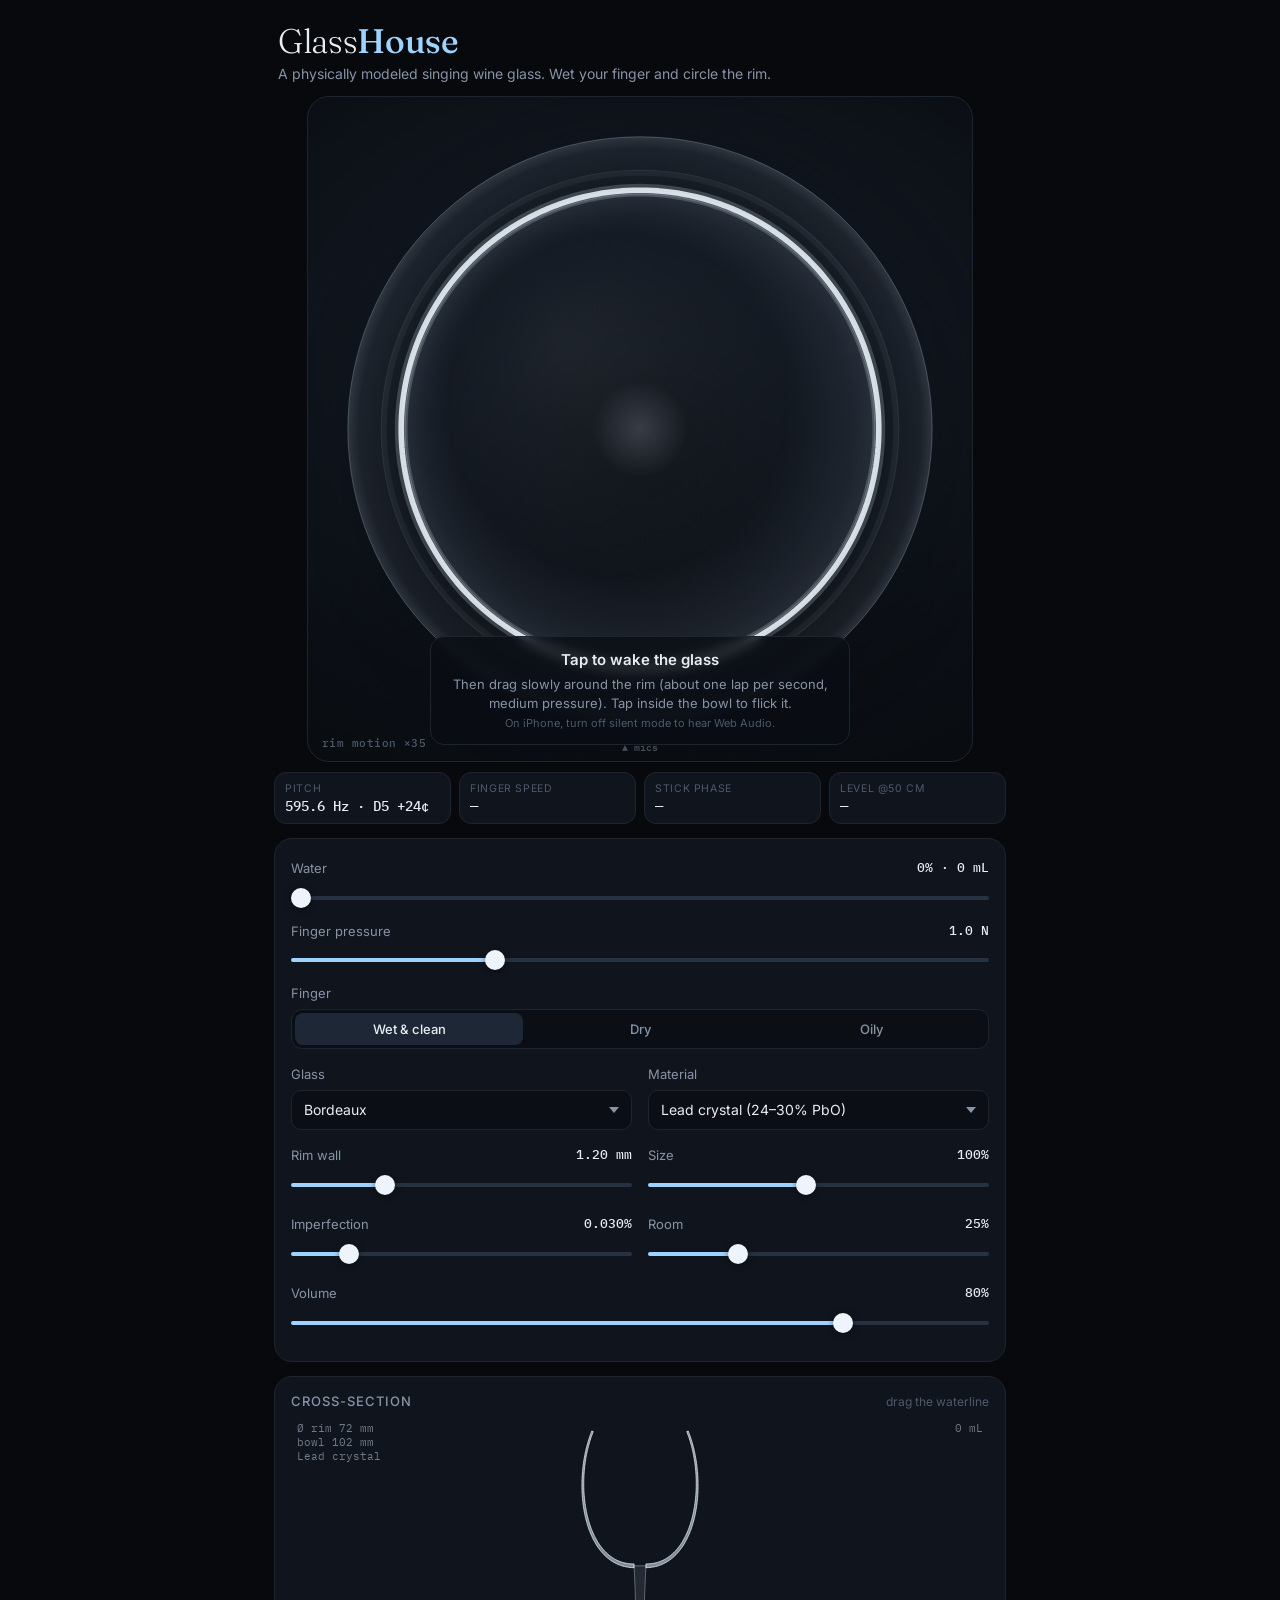
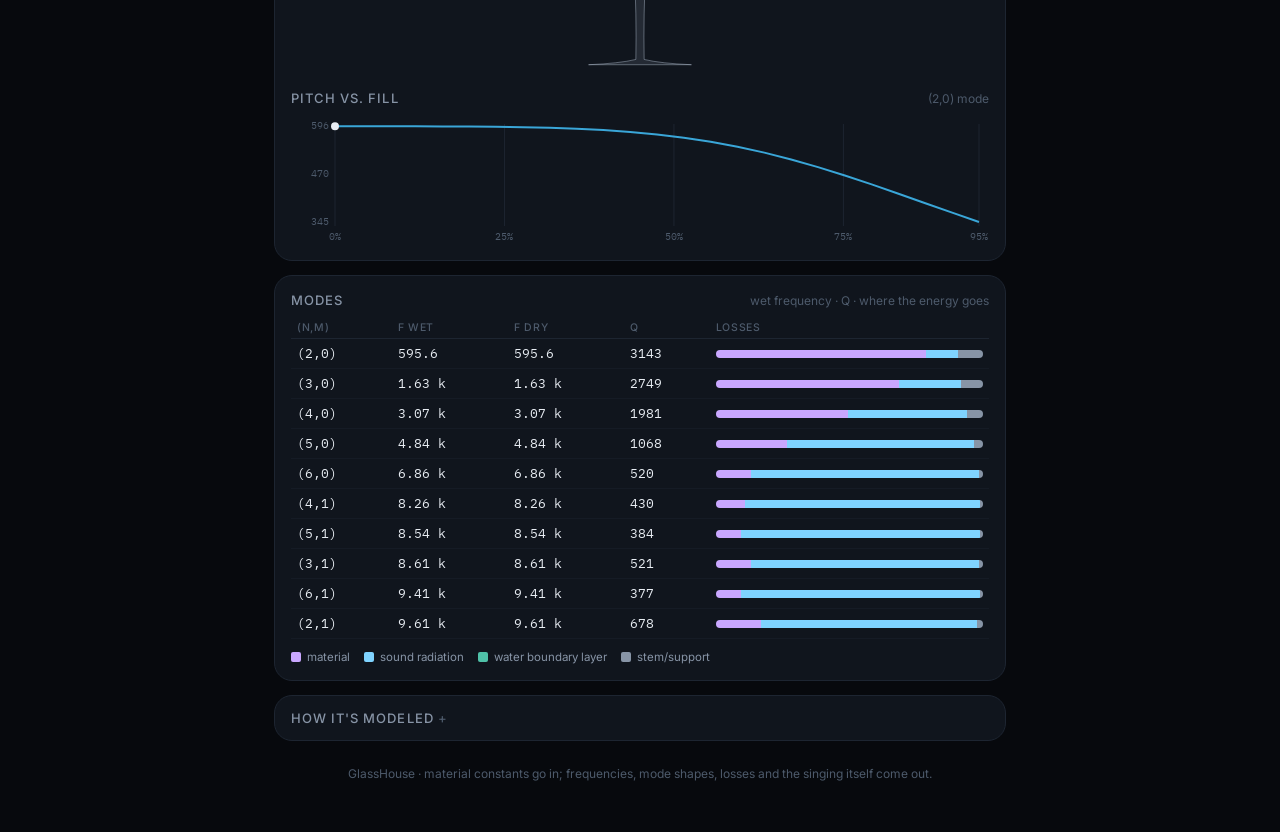
==== index.html @ 6459d7a7 "GlassHouse: physically modeled singing wine glass Shell FE + potential-flow water + stick-slip finge" ====
<!DOCTYPE html>
<html lang="en">
<head>
<meta charset="utf-8">
<meta name="viewport" content="width=device-width, initial-scale=1, viewport-fit=cover">
<title>GlassHouse</title>
<link rel="preconnect" href="https://fonts.googleapis.com">
<link href="https://fonts.googleapis.com/css2?family=Fraunces:opsz,wght@9..144,300;9..144,500&family=IBM+Plex+Mono:wght@400;500&family=Inter:wght@400;500;600&display=swap" rel="stylesheet">
<style>:root{
  --bg:#07090d; --bg2:#0d1118; --card:#10151d; --line:#1d2531; --ink:#e8edf3; --dim:#8794a6; --faint:#4d5a6b;
  --glass:#dfe9f5; --water:#3aa6d8; --accent:#9fd3ff; --warm:#f2c38b;
  --mat:#c9a7ff; --rad:#7fd3ff; --vis:#4fc1a8; --sup:#8794a6;
}
*{box-sizing:border-box}
html,body{margin:0;background:var(--bg);color:var(--ink);font:15px/1.45 Inter,system-ui,-apple-system,sans-serif;-webkit-font-smoothing:antialiased}
body{padding:env(safe-area-inset-top) env(safe-area-inset-right) env(safe-area-inset-bottom) env(safe-area-inset-left)}
main{max-width:760px;margin:0 auto;padding:18px 14px 40px}
header{padding:6px 4px 12px}
h1{font:300 34px/1 Fraunces,Georgia,serif;letter-spacing:-.01em;margin:0}
h1 span{font-weight:500;color:var(--accent)}
.sub{margin:6px 0 0;color:var(--dim);font-size:14px}
h2{font:500 13px/1 Inter,sans-serif;letter-spacing:.08em;text-transform:uppercase;color:var(--dim);margin:0}
.stage{position:relative}
.topwrap{position:relative;width:100%;max-width:min(100%,74vh);margin:0 auto;aspect-ratio:1/1;border-radius:22px;overflow:hidden;background:radial-gradient(120% 90% at 50% 40%,#18202b 0%,#0b0f15 60%,#06080b 100%);border:1px solid var(--line);touch-action:none;user-select:none;-webkit-user-select:none}
#top{width:100%;height:100%;display:block;touch-action:none;cursor:grab}
#top.rubbing{cursor:grabbing}
.xlabel{position:absolute;left:14px;bottom:12px;font:500 11px/1 "IBM Plex Mono",monospace;color:var(--faint);letter-spacing:.04em}
.busy{position:absolute;inset:0;display:flex;align-items:center;justify-content:center;gap:10px;background:rgba(7,9,13,.55);backdrop-filter:blur(2px);color:var(--dim);font-size:13px;opacity:0;pointer-events:none;transition:opacity .2s}
.busy.on{opacity:1}
.spin{width:16px;height:16px;border-radius:50%;border:2px solid var(--faint);border-top-color:var(--accent);animation:sp 0.8s linear infinite}
@keyframes sp{to{transform:rotate(360deg)}}
.hint{position:absolute;inset:auto 0 0 0;display:flex;justify-content:center;padding:16px;pointer-events:none;transition:opacity .4s}
.hint.gone{opacity:0}
.hint-in{display:flex;flex-direction:column;gap:4px;align-items:center;text-align:center;background:rgba(10,14,20,.78);border:1px solid var(--line);border-radius:14px;padding:12px 16px;max-width:420px;backdrop-filter:blur(6px)}
.hint-in b{font-weight:600}
.hint-in span{color:var(--dim);font-size:13px}
.hint-in small{color:var(--faint);font-size:11px}
.readout{display:grid;grid-template-columns:repeat(4,1fr);gap:8px;margin:10px 0 14px}
.readout div{background:var(--card);border:1px solid var(--line);border-radius:12px;padding:8px 10px;min-width:0}
.readout label{display:block;font-size:10.5px;letter-spacing:.06em;text-transform:uppercase;color:var(--faint);white-space:nowrap;overflow:hidden;text-overflow:ellipsis}
.readout b{display:block;font:500 14px/1.3 "IBM Plex Mono",monospace;white-space:nowrap;overflow:hidden;text-overflow:ellipsis}
.card{background:var(--card);border:1px solid var(--line);border-radius:18px;padding:14px 16px;margin-bottom:14px}
.row{display:flex;flex-direction:column;gap:6px;margin:6px 0 10px;min-width:0}
.row label{font-size:13px;color:var(--dim);display:flex;justify-content:space-between}
.row em{font:normal 500 12.5px "IBM Plex Mono",monospace;color:var(--ink)}
.grid2{display:grid;grid-template-columns:1fr 1fr;gap:0 16px}
input[type=range]{-webkit-appearance:none;appearance:none;width:100%;height:28px;background:transparent;margin:0}
input[type=range]::-webkit-slider-runnable-track{height:4px;border-radius:2px;background:linear-gradient(90deg,var(--accent) var(--p,0%),#263142 var(--p,0%))}
input[type=range]::-moz-range-track{height:4px;border-radius:2px;background:#263142}
input[type=range]::-moz-range-progress{height:4px;border-radius:2px;background:var(--accent)}
input[type=range]::-webkit-slider-thumb{-webkit-appearance:none;width:20px;height:20px;border-radius:50%;background:#eef4fb;margin-top:-8px;box-shadow:0 1px 6px rgba(0,0,0,.5)}
input[type=range]::-moz-range-thumb{width:20px;height:20px;border:0;border-radius:50%;background:#eef4fb}
#fill{--accentFill:var(--water)}
select{appearance:none;-webkit-appearance:none;background:#0b0f15 url("data:image/svg+xml,%3Csvg xmlns='http://www.w3.org/2000/svg' width='10' height='6'%3E%3Cpath d='M0 0l5 6 5-6z' fill='%238794a6'/%3E%3C/svg%3E") no-repeat right 12px center;color:var(--ink);border:1px solid var(--line);border-radius:10px;padding:9px 30px 9px 12px;font:inherit;font-size:14px;width:100%}
.seg{display:flex;background:#0b0f15;border:1px solid var(--line);border-radius:11px;padding:3px;gap:3px}
.seg button{flex:1;background:transparent;border:0;color:var(--dim);font:500 13px Inter,sans-serif;padding:8px 6px;border-radius:8px;cursor:pointer}
.seg button.on{background:#1d2735;color:var(--ink)}
.side-head{display:flex;align-items:baseline;justify-content:space-between;margin:2px 0 8px}
.note{font-size:12px;color:var(--faint)}
#sideCv{width:100%;height:260px;display:block;touch-action:none;margin-bottom:12px;cursor:ns-resize}
#curveCv{width:100%;height:130px;display:block}
table{width:100%;border-collapse:collapse;font:13px "IBM Plex Mono",monospace}
th{font:500 10.5px Inter,sans-serif;letter-spacing:.06em;text-transform:uppercase;color:var(--faint);text-align:left;padding:4px 6px;border-bottom:1px solid var(--line)}
td{padding:6px;border-bottom:1px solid #151b25;white-space:nowrap}
td.bar{width:40%}
.lb{display:flex;height:8px;border-radius:4px;overflow:hidden;background:#151b25}
.lb i{display:block;height:100%}
.l-mat{background:var(--mat)}.l-rad{background:var(--rad)}.l-vis{background:var(--vis)}.l-sup{background:var(--sup)}
tr.hot td{color:var(--accent)}
.legend{display:flex;flex-wrap:wrap;gap:4px 14px;margin-top:10px;font-size:11.5px;color:var(--dim);align-items:center}
.legend i{display:inline-block;width:10px;height:10px;border-radius:2px;margin-right:-8px}
.how summary{cursor:pointer;font:500 13px Inter,sans-serif;letter-spacing:.08em;text-transform:uppercase;color:var(--dim);list-style:none}
.how summary::-webkit-details-marker{display:none}
.how summary::after{content:" +";color:var(--faint)}
.how[open] summary::after{content:" –"}
.how-body p{color:#b9c4d2;font-size:14px;margin:12px 0 0}
.how-body b{color:var(--ink)}
footer{color:var(--faint);font-size:12px;text-align:center;padding:10px}
@media (max-width:520px){
  main{padding:12px 10px 30px}
  h1{font-size:28px}
  .readout{grid-template-columns:repeat(2,1fr)}
  .grid2{grid-template-columns:1fr;}
  td.bar{width:30%}
  td,th{padding:5px 4px}
}
</style>
</head>
<body>
<main>
  <header>
    <h1>Glass<span>House</span></h1>
    <p class="sub">A physically modeled singing wine glass. Wet your finger and circle the rim.</p>
  </header>

  <section class="stage">
    <div class="topwrap">
      <canvas id="top" aria-label="Glass seen from above. Drag around the rim to play; tap inside to flick."></canvas>
      <div id="busy" class="busy"><div class="spin"></div><span id="busyMsg">Solving shell modes…</span></div>
      <div id="hint" class="hint">
        <div class="hint-in">
          <b>Tap to wake the glass</b>
          <span>Then drag slowly around the rim (about one lap per second, medium pressure). Tap inside the bowl to flick it.</span>
          <small>On iPhone, turn off silent mode to hear Web Audio.</small>
        </div>
      </div>
      <div class="xlabel" id="xlabel">rim motion ×80</div>
    </div>
    <div class="readout">
      <div><label>Pitch</label><b id="roPitch">—</b></div>
      <div><label>Finger speed</label><b id="roSpeed">—</b></div>
      <div><label>Stick phase</label><b id="roStick">—</b></div>
      <div><label>Level @50 cm</label><b id="roLevel">—</b></div>
    </div>
  </section>

  <section class="card controls">
    <div class="row">
      <label for="fill">Water <em id="fillOut">0%</em></label>
      <input id="fill" type="range" min="0" max="95" step="0.5" value="0">
    </div>
    <div class="row">
      <label for="press">Finger pressure <em id="pressOut">1.0 N</em></label>
      <input id="press" type="range" min="0.2" max="3" step="0.05" value="1.0">
    </div>
    <div class="row">
      <label>Finger</label>
      <div class="seg" id="cond">
        <button data-v="wet" class="on">Wet &amp; clean</button>
        <button data-v="dry">Dry</button>
        <button data-v="oily">Oily</button>
      </div>
    </div>
    <div class="grid2">
      <div class="row"><label for="shape">Glass</label><select id="shape"></select></div>
      <div class="row"><label for="material">Material</label><select id="material"></select></div>
    </div>
    <div class="grid2">
      <div class="row"><label for="thick">Rim wall <em id="thickOut">1.20 mm</em></label><input id="thick" type="range" min="0.7" max="2.6" step="0.05" value="1.2"></div>
      <div class="row"><label for="size">Size <em id="sizeOut">100%</em></label><input id="size" type="range" min="70" max="135" step="1" value="100"></div>
    </div>
    <div class="grid2">
      <div class="row"><label for="split">Imperfection <em id="splitOut">0.030%</em></label><input id="split" type="range" min="0" max="0.2" step="0.005" value="0.03"></div>
      <div class="row"><label for="reverb">Room <em id="reverbOut">25%</em></label><input id="reverb" type="range" min="0" max="100" step="1" value="25"></div>
    </div>
    <div class="row">
      <label for="vol">Volume <em id="volOut">80%</em></label>
      <input id="vol" type="range" min="0" max="100" step="1" value="80">
    </div>
  </section>

  <section class="card side">
    <div class="side-head"><h2>Cross-section</h2><span class="note">drag the waterline</span></div>
    <canvas id="sideCv" aria-label="Glass cross-section, drag to set water level"></canvas>
    <div class="side-head"><h2>Pitch vs. fill</h2><span class="note" id="curveNote">(2,0) mode</span></div>
    <canvas id="curveCv"></canvas>
  </section>

  <section class="card modes">
    <div class="side-head"><h2>Modes</h2><span class="note">wet frequency · Q · where the energy goes</span></div>
    <table id="modeTable"><thead><tr><th>(n,m)</th><th>f wet</th><th>f dry</th><th>Q</th><th>losses</th></tr></thead><tbody></tbody></table>
    <div class="legend"><i class="l-mat"></i>material <i class="l-rad"></i>sound radiation <i class="l-vis"></i>water boundary layer <i class="l-sup"></i>stem/support</div>
  </section>

  <details class="card how">
    <summary>How it's modeled</summary>
    <div class="how-body">
      <p><b>Glass.</b> The bowl is a thin elastic shell of revolution: a Bézier meridian with wall thickness tapering from the stem to the rim. Love's strain–displacement relations give membrane and bending energy for each circumferential order <i>n</i>. These are discretized along the meridian with C¹ Hermite-cubic finite elements in all three displacements, clamped where the bowl meets the stem, and solved as a generalized eigenproblem. Nothing is hard-coded: frequency ratios, mode shapes, and how much the rim moves sideways versus radially all come from the solve. A free cylinder reproduces the ring-bending formula to within 0.3%.</p>
      <p><b>Water.</b> The water is treated as inviscid, incompressible potential flow inside the true inner bowl shape. Its surface is a pressure-release boundary (at audio frequencies, gravity and surface tension are negligible). The added mass comes from Ritz minimization of the fluid's kinetic energy, which matches the analytic Bessel-series answer for a cylinder to within 0.4%. The wet modes are then re-solved in a basis of dry modes. That's why the pitch falls slowly at first and then steeply as the water nears the rim.</p>
      <p><b>Losses.</b> Each mode loses energy four ways: internal friction in the glass (loss factor η of the material); sound radiation, from the exact cylindrical-harmonic radiation resistance applied strip by strip up the bowl; viscous Stokes boundary layers where the water slips along the moving wall; and a small loss through the stem.</p>
      <p><b>Finger.</b> Your fingertip is a pad with measured shear stiffness and damping (about 1 N/mm and 1.5 N·s/m), dragged around the rim. Pad and glass meet through a velocity-weakening friction law, solved implicitly every 10 µs: they stick whenever the force needed for zero slip stays below μ·F<sub>N</sub>, and slip otherwise. The skin also damps the rim's radial and axial motion. That damping is what drags the standing wave around with your finger: the radial node locks under the fingertip. Nobody tells it what pitch to sing. The stick–slip cycle finds the (2,0) mode because that mode has the most rim motion per unit of loss. If you press too hard or move too slowly, the skin itself chatters and squeaks. Dry skin grips harder the faster it slides, so it only scuffs. An oily finger slips with almost no velocity weakening, so nothing happens.</p>
      <p><b>Sound.</b> Each mode's radiated power, combined with its cos <i>nθ</i> directivity, gives the pressure at two virtual microphones in front of the glass (the bottom of the screen). As the pattern turns with your finger, a fixed listener hears the characteristic slow wah. A 0.03% asymmetry splits each mode pair, which produces the beating real glasses have.</p>
    </div>
  </details>
  <footer>GlassHouse · material constants go in; frequencies, mode shapes, losses and the singing itself come out.</footer>
</main>
<script type="text/plain" id="dsp-src">/*  GlassHouse — real-time dynamics (runs inside the AudioWorklet)
 *  ------------------------------------------------------------
 *  Each wet mode (n, m) is a degenerate pair (cos n·θ / sin n·θ shapes). A real
 *  glass is never perfectly axisymmetric, so the pair is split by a tiny
 *  fraction about a fixed "defect" axis — this is what makes real glasses beat.
 *
 *  Finger = fingertip pad: mass m_p on a shear spring/damper (skin) whose base
 *  is your fingertip moving round the rim. Pad ↔ glass contact obeys a
 *  velocity-weakening (Stribeck) friction law, solved implicitly every
 *  sub-step: stick if the force needed to keep zero slip is below μs·F_N,
 *  otherwise slip with μ(|v_rel|)·F_N. The glass side of that solve uses the
 *  exact one-step mobility of all modes at the contact point, so stick–slip
 *  locks to the glass resonance on its own — nothing is told what pitch to make.
 *  Skin also damps radial/axial rim motion under the finger (∝ F_N^0.7).
 *  Sound = far-field pressure from each mode's radiated power with its cos(nθ)
 *  directivity, picked up at two virtual mics in front of the glass.
 */
(function (root) {
  'use strict';
  const TAU = Math.PI * 2;
  const wrap = a => { a = (a + Math.PI) % TAU; if (a < 0) a += TAU; return a - Math.PI; };

  const FINGER = {
    wet:  { mu0: 0.60, d: 0.15, eps: 0.05, beta: 0.0, Dc: 2e-6, vAge: 0.002 },
    dry:  { mu0: 0.85, d: 0.03,  eps: 0.001, beta: 0.6, Dc: 2e-6, vAge: 0.002 },
    oily: { mu0: 0.22, d: 0.004, eps: 0.003, beta: 0.0, Dc: 2e-6, vAge: 0.002 },
  };

  // steady-state friction: logarithmic velocity weakening (rate-and-state form) + viscous term
  function muSteady(fr, v) { return Math.max(0.02, fr.mu0 - fr.d * Math.log((v + fr.eps) / 0.1) + fr.beta * v); }

  class GlassVoice {
    constructor(fs) {
      this.fs = fs; this.os = 2; this.dt = 1 / (fs * this.os);
      this.N = 0; this.cap = 64; this.alloc(this.cap);
      this.keys = []; this.alpha = 0.37; this.split = 3e-4;
      this.Rrim = 0.036;
      // finger
      this.down = false; this.theta = 0; this.thetaT = 0; this.omT = 0; this.omS = 0;
      this.FN = 1.0; this.fr = FINGER.wet; this.mu = 0.7;
      this.mp = 3e-5; this.kp = 1000; this.cp = 1.5;   // fingertip shear impedance (Wiertlewski & Hayward 2012) this.xp = 0; this.vp = 0; this.vb = 0;
      this.cc0 = 3.0; this.rough = 0.01; this.ridge = 4.5e-4; this.ridgePh = 0; this.nz = 0;
      // taps
      this.tapT = -1; this.tapDur = 4e-4; this.tapF = 0; this.tapTh = 0;
      // mics: viewer is at the bottom of the screen (theta = +pi/2), mics +-25 deg
      this.mic = [Math.PI / 2 + 0.44, Math.PI / 2 - 0.44];
      this.gain = 1 / 0.25;                            // 0.25 Pa -> full scale
      this.stickCount = 0; this.stepCount = 0; this.pAcc = 0; this.pN = 0;
      this.seed = 12345;
    }
    alloc(n) {
      const F = () => new Float64Array(n);
      this.q = F(); this.v = F(); this.w2 = F(); this.dc = F(); this.om = F();
      this.nn = new Int32Array(n); this.isB = new Uint8Array(n);
      this.aT = F(); this.aR = F(); this.aA = F(); this.gL = F(); this.gR = F(); this.G = F();
      this.pT = F(); this.pR = F(); this.pA = F(); this.vs = F();
    }
    rand() { this.seed = (this.seed * 1664525 + 1013904223) >>> 0; return this.seed / 4294967296 * 2 - 1; }

    setModes(list, opt) {
      opt = opt || {};
      if (opt.split != null) this.split = opt.split;
      if (opt.alpha != null) this.alpha = opt.alpha;
      if (opt.Rrim) this.Rrim = opt.Rrim;
      const oldIdx = new Map(); this.keys.forEach((k, i) => oldIdx.set(k, i));
      const oq = this.q, ov = this.v;
      const lim = 1.7 / this.dt, need = list.length * 2;
      if (need > this.cap) { this.cap = need; }
      const q = new Float64Array(this.cap), v = new Float64Array(this.cap);
      const keep = this.q; this.alloc(this.cap);
      const keys = []; let k = 0;
      for (const m of list) {
        if (m.omega > lim) continue;
        for (let b = 0; b < 2; b++) {
          const key = m.key + (b ? 'B' : 'A'), j = oldIdx.get(key);
          if (j != null) { q[k] = oq[j]; v[k] = ov[j]; }
          const om = m.omega * (1 + (b ? 0.5 : -0.5) * this.split);
          this.om[k] = om;
          this.w2[k] = Math.pow(2 / this.dt * Math.sin(om * this.dt / 2), 2);  // pre-warped for symplectic Euler
          this.dc[k] = 2 * m.zeta * om;
          this.nn[k] = m.n; this.isB[k] = b;
          this.aT[k] = m.rimV; this.aR[k] = m.rimR; this.aA[k] = m.rimA; this.G[k] = m.G;
          const fL = this.mic[0] - this.alpha, fR = this.mic[1] - this.alpha;
          this.gL[k] = m.G * (b ? Math.sin(m.n * fL) : Math.cos(m.n * fL));
          this.gR[k] = m.G * (b ? Math.sin(m.n * fR) : Math.cos(m.n * fR));
          keys.push(key); k++;
        }
      }
      this.q = q; this.v = v; this.N = k; this.keys = keys;
    }

    setFinger(f) {
      if (f.FN != null) this.FN = f.FN;
      if (f.cond) this.fr = FINGER[f.cond] || FINGER.wet;
      if (f.down != null) {
        if (f.down && !this.down) { this.mu = muSteady(this.fr, 0); this.theta = f.theta; this.thetaT = f.theta; this.omS = 0; this.xp = 0; this.vp = 0; }
        this.down = f.down;
      }
      if (f.theta != null) this.thetaT = f.theta;
      if (f.omega != null) this.omT = f.omega;
    }
    tap(theta, force) { this.tapT = 0; this.tapTh = theta; this.tapF = force || 6; }
    damp() { this.q.fill(0); this.v.fill(0); }

    // shape factors for oscillator k at angle th
    process(outL, outR, len) {
      const dt = this.dt, os = this.os, N = this.N, fr = this.fr;
      const q = this.q, v = this.v, w2 = this.w2, dc = this.dc, nn = this.nn, isB = this.isB;
      const aT = this.aT, aR = this.aR, aA = this.aA, pT = this.pT, pR = this.pR, pA = this.pA, vs = this.vs;
      const cn = new Float64Array(8), snn = new Float64Array(8), tc = new Float64Array(8), ts = new Float64Array(8);
      const aW = 1 - Math.exp(-dt / 0.018);
      for (let i = 0; i < len; i++) {
        let accL = 0, accR = 0;
        for (let o = 0; o < os; o++) {
          // ---- finger kinematics (smoothed velocity, soft position lock)
          if (this.down) {
            this.omS += (this.omT - this.omS) * aW;
            this.thetaT += this.omT * dt;
            this.theta += this.omS * dt + wrap(this.thetaT - this.theta) * 25 * dt;
            this.vb = this.Rrim * this.omS;
          }
          const ph = this.theta - this.alpha, c1 = Math.cos(ph), s1 = Math.sin(ph);
          cn[0] = 1; snn[0] = 0; cn[1] = c1; snn[1] = s1;
          for (let n = 2; n < 8; n++) { cn[n] = cn[n - 1] * c1 - snn[n - 1] * s1; snn[n] = snn[n - 1] * c1 + cn[n - 1] * s1; }
          let tapping = false, Ft = 0;
          if (this.tapT >= 0) {
            const tp = this.tapTh - this.alpha, c = Math.cos(tp), s = Math.sin(tp);
            tc[0] = 1; ts[0] = 0; tc[1] = c; ts[1] = s;
            for (let n = 2; n < 8; n++) { tc[n] = tc[n - 1] * c - ts[n - 1] * s; ts[n] = ts[n - 1] * c + tc[n - 1] * s; }
            Ft = -this.tapF * Math.sin(Math.PI * this.tapT / this.tapDur);          // inward radial push
            tapping = true; this.tapT += dt; if (this.tapT > this.tapDur) this.tapT = -1;
          }
          // ---- contact geometry + explicit forces
          let vr = 0, va = 0, Y = 0;
          for (let k = 0; k < N; k++) {
            const n = nn[k], C = cn[n], S = snn[n];
            if (isB[k]) { pT[k] = -aT[k] * C; pR[k] = aR[k] * S; pA[k] = aA[k] * S; }
            else { pT[k] = aT[k] * S; pR[k] = aR[k] * C; pA[k] = aA[k] * C; }
            vr += pR[k] * v[k]; va += pA[k] * v[k]; Y += pT[k] * pT[k];
          }
          const cc = this.down ? this.cc0 * Math.sqrt(this.FN) : 0;
          const Fr = -cc * vr, Fa = -cc * va;
          let vg = 0;
          for (let k = 0; k < N; k++) {
            let Q = pR[k] * Fr + pA[k] * Fa;
            if (tapping) { const n = nn[k]; Q += Ft * aR[k] * (isB[k] ? ts[n] : tc[n]); }
            const vk = (v[k] + dt * (-w2[k] * q[k] + Q)) / (1 + dc[k] * dt);
            vs[k] = vk; vg += pT[k] * vk;
          }
          // ---- friction (implicit)
          let F = 0;
          if (this.down && this.FN > 0) {
            const mp = this.mp;
            const vpS = (this.vp + dt * (-this.kp * this.xp + this.cp * this.vb) / mp) / (1 + this.cp * dt / mp);
            const vrel = vpS - vg, Z = dt * (1 / mp + Y);
            // fingerprint ridges + skin micro-roughness modulate the friction coefficient
            this.ridgePh += Math.abs(this.vb) * dt / this.ridge;
            this.nz = 0.97 * this.nz + 0.03 * this.rand();
            const mod = 1 + this.rough * (0.6 * Math.sin(TAU * this.ridgePh) + 4 * this.nz);
            const FN = this.FN, muNow = this.mu * mod;
            const Fs = vrel / Z;
            let vAfter;
            if (Math.abs(Fs) <= muNow * FN) { F = Fs; vAfter = 0; this.stickCount++; }
            else { const sg = vrel > 0 ? 1 : -1; F = sg * muNow * FN; vAfter = vrel - Z * F; }
            // rate-and-state friction: the contact's friction level relaxes toward the
            // steady-state Stribeck value over a slip distance Dc (and re-ages while stuck)
            const av = Math.abs(vAfter);
            const muSS = muSteady(fr, av);
            const rate = fr.tau ? 1 / fr.tau : (av + fr.vAge) / fr.Dc;
            this.mu += (muSS - this.mu) * (1 - Math.exp(-dt * rate));
            this.vp = vpS - dt * F / mp;
            this.xp += dt * (this.vp - this.vb);
            this.stepCount++;
          }
          // ---- update modes, radiate
          let pl = 0, pr = 0;
          const gL = this.gL, gR = this.gR;
          for (let k = 0; k < N; k++) {
            const vk = vs[k] + dt * pT[k] * F;
            v[k] = vk; q[k] += dt * vk;
            pl += gL[k] * vk; pr += gR[k] * vk;
          }
          accL += pl; accR += pr;
        }
        const L = accL / os, R = accR / os;
        this.pAcc += 0.5 * (L * L + R * R); this.pN++;
        outL[i] = L * this.gain; outR[i] = R * this.gain;
      }
    }

    // snapshot for visuals: complex amplitude per oscillator
    snapshot() {
      const N = this.N, amps = new Float64Array(N * 2);
      for (let k = 0; k < N; k++) { amps[2 * k] = this.q[k]; amps[2 * k + 1] = this.v[k] / this.om[k]; }
      const prms = Math.sqrt(this.pAcc / Math.max(1, this.pN));
      const stick = this.stepCount ? this.stickCount / this.stepCount : 0;
      this.pAcc = 0; this.pN = 0; this.stickCount = 0; this.stepCount = 0;
      return { keys: this.keys.slice(), amps, theta: this.theta, down: this.down, prms, stick, vb: this.vb, alpha: this.alpha };
    }
  }

  const api = { GlassVoice, FINGER };
  if (typeof module !== 'undefined' && module.exports) module.exports = api; else root.GlassDSP = api;
})(typeof globalThis !== 'undefined' ? globalThis : this);
</script>
<script>/*  GlassHouse — physics core
 *  ------------------------------------------------------------
 *  1. Glass bowl = thin elastic shell of revolution (Love first-approximation
 *     strains), discretised along the meridian with C1 Hermite-cubic elements
 *     for u (meridional), v (circumferential), w (normal), one Fourier order n
 *     at a time, clamped where the bowl meets the stem.
 *  2. Liquid = inviscid, incompressible potential flow inside the real bowl
 *     shape, pressure-release free surface (phi = 0; gravity/capillarity are
 *     negligible at audio frequency). Solved by Ritz minimisation of the
 *     kinetic-energy functional -> added-mass matrix in dry-mode coordinates.
 *  3. Wet modes = generalised eigenproblem K q = w^2 (M + M_fluid) q in a
 *     basis of dry modes.
 *  4. Losses per mode: material loss factor, acoustic radiation (exact 2-D
 *     cylindrical-harmonic radiation resistance applied strip-wise along the
 *     bowl height), viscous Stokes boundary layer of the liquid at the wall
 *     (from the potential-flow slip velocity), small support loss.
 */
(function (root) {
  'use strict';

  // ---------------------------------------------------------------- linalg
  function mat(n, m) { const a = new Array(n); for (let i = 0; i < n; i++) a[i] = new Float64Array(m); return a; }

  function cholesky(A) {
    const n = A.length, L = mat(n, n);
    for (let j = 0; j < n; j++) {
      let s = A[j][j];
      const Lj = L[j];
      for (let k = 0; k < j; k++) s -= Lj[k] * Lj[k];
      if (!(s > 0)) throw new Error('matrix not SPD at ' + j + ' (' + s + ')');
      const d = Math.sqrt(s); Lj[j] = d;
      for (let i = j + 1; i < n; i++) {
        const Li = L[i]; let t = A[i][j];
        for (let k = 0; k < j; k++) t -= Li[k] * Lj[k];
        Li[j] = t / d;
      }
    }
    return L;
  }
  function fwdSub(L, b) { const n = L.length, x = new Float64Array(n); for (let i = 0; i < n; i++) { let s = b[i]; const Li = L[i]; for (let k = 0; k < i; k++) s -= Li[k] * x[k]; x[i] = s / Li[i]; } return x; }
  function bwdSubT(L, b) { const n = L.length, x = new Float64Array(n); for (let i = n - 1; i >= 0; i--) { let s = b[i]; for (let k = i + 1; k < n; k++) s -= L[k][i] * x[k]; x[i] = s / L[i][i]; } return x; }
  function cholSolve(L, b) { return bwdSubT(L, fwdSub(L, b)); }

  // Symmetric eigen-decomposition (Householder tridiagonalisation + implicit QL; JAMA port)
  function symEig(A) {
    const n = A.length, V = A.map(r => Float64Array.from(r)), d = new Float64Array(n), e = new Float64Array(n);
    for (let j = 0; j < n; j++) d[j] = V[n - 1][j];
    for (let i = n - 1; i > 0; i--) {
      let scale = 0, h = 0;
      for (let k = 0; k < i; k++) scale += Math.abs(d[k]);
      if (scale === 0) {
        e[i] = d[i - 1];
        for (let j = 0; j < i; j++) { d[j] = V[i - 1][j]; V[i][j] = 0; V[j][i] = 0; }
      } else {
        for (let k = 0; k < i; k++) { d[k] /= scale; h += d[k] * d[k]; }
        let f = d[i - 1], g = Math.sqrt(h); if (f > 0) g = -g;
        e[i] = scale * g; h -= f * g; d[i - 1] = f - g;
        for (let j = 0; j < i; j++) e[j] = 0;
        for (let j = 0; j < i; j++) {
          f = d[j]; V[j][i] = f; g = e[j] + V[j][j] * f;
          for (let k = j + 1; k <= i - 1; k++) { g += V[k][j] * d[k]; e[k] += V[k][j] * f; }
          e[j] = g;
        }
        f = 0;
        for (let j = 0; j < i; j++) { e[j] /= h; f += e[j] * d[j]; }
        const hh = f / (h + h);
        for (let j = 0; j < i; j++) e[j] -= hh * d[j];
        for (let j = 0; j < i; j++) {
          f = d[j]; g = e[j];
          for (let k = j; k <= i - 1; k++) V[k][j] -= (f * e[k] + g * d[k]);
          d[j] = V[i - 1][j]; V[i][j] = 0;
        }
      }
      d[i] = h;
    }
    for (let i = 0; i < n - 1; i++) {
      V[n - 1][i] = V[i][i]; V[i][i] = 1; const h = d[i + 1];
      if (h !== 0) {
        for (let k = 0; k <= i; k++) d[k] = V[k][i + 1] / h;
        for (let j = 0; j <= i; j++) {
          let g = 0;
          for (let k = 0; k <= i; k++) g += V[k][i + 1] * V[k][j];
          for (let k = 0; k <= i; k++) V[k][j] -= g * d[k];
        }
      }
      for (let k = 0; k <= i; k++) V[k][i + 1] = 0;
    }
    for (let j = 0; j < n; j++) { d[j] = V[n - 1][j]; V[n - 1][j] = 0; }
    V[n - 1][n - 1] = 1; e[0] = 0;
    for (let i = 1; i < n; i++) e[i - 1] = e[i];
    e[n - 1] = 0;
    let f = 0, tst1 = 0; const eps = Math.pow(2, -52);
    for (let l = 0; l < n; l++) {
      tst1 = Math.max(tst1, Math.abs(d[l]) + Math.abs(e[l]));
      let m = l;
      while (m < n) { if (Math.abs(e[m]) <= eps * tst1) break; m++; }
      if (m > l) {
        let iter = 0;
        do {
          if (++iter > 200) break;
          let g = d[l], p = (d[l + 1] - g) / (2 * e[l]), r = Math.hypot(p, 1); if (p < 0) r = -r;
          d[l] = e[l] / (p + r); d[l + 1] = e[l] * (p + r);
          const dl1 = d[l + 1]; let h = g - d[l];
          for (let i = l + 2; i < n; i++) d[i] -= h;
          f += h;
          p = d[m]; let c = 1, c2 = c, c3 = c; const el1 = e[l + 1]; let s = 0, s2 = 0;
          for (let i = m - 1; i >= l; i--) {
            c3 = c2; c2 = c; s2 = s;
            g = c * e[i]; h = c * p; r = Math.hypot(p, e[i]);
            e[i + 1] = s * r; s = e[i] / r; c = p / r; p = c * d[i] - s * g;
            d[i + 1] = h + s * (c * g + s * d[i]);
            for (let k = 0; k < n; k++) { h = V[k][i + 1]; V[k][i + 1] = s * V[k][i] + c * h; V[k][i] = c * V[k][i] - s * h; }
          }
          p = -s * s2 * c3 * el1 * e[l] / dl1; e[l] = s * p; d[l] = c * p;
        } while (Math.abs(e[l]) > eps * tst1);
      }
      d[l] = d[l] + f; e[l] = 0;
    }
    const idx = Array.from({ length: n }, (_, i) => i).sort((a, b) => d[a] - d[b]);
    return { values: idx.map(i => d[i]), vectors: idx.map(i => { const v = new Float64Array(n); for (let k = 0; k < n; k++) v[k] = V[k][i]; return v; }) };
  }

  // Generalised symmetric-definite eigenproblem K x = lambda M x, x^T M x = 1
  function genEig(K, M, nKeep) {
    const n = K.length, L = cholesky(M);
    const X = mat(n, n);                              // X = L^-1 K   (column by column)
    const col = new Float64Array(n);
    for (let j = 0; j < n; j++) { for (let i = 0; i < n; i++) col[i] = K[i][j]; const y = fwdSub(L, col); for (let i = 0; i < n; i++) X[i][j] = y[i]; }
    const C = mat(n, n);                              // C = L^-1 X^T
    for (let j = 0; j < n; j++) { for (let i = 0; i < n; i++) col[i] = X[j][i]; const y = fwdSub(L, col); for (let i = 0; i < n; i++) C[i][j] = y[i]; }
    for (let i = 0; i < n; i++) for (let j = 0; j < i; j++) { const a = 0.5 * (C[i][j] + C[j][i]); C[i][j] = a; C[j][i] = a; }
    const { values, vectors } = symEig(C);
    const k = Math.min(nKeep || n, n), out = [];
    for (let i = 0; i < k; i++) out.push({ lambda: values[i], x: bwdSubT(L, vectors[i]) });
    return out;
  }

  // -------------------------------------------------------------- quadrature
  const GL = (function () {
    function rule(n) {                                // Gauss-Legendre on [-1,1]
      const x = new Float64Array(n), w = new Float64Array(n);
      for (let i = 0; i < n; i++) {
        let z = Math.cos(Math.PI * (i + 0.75) / (n + 0.5)), pp = 0;
        for (let it = 0; it < 100; it++) {
          let p1 = 1, p2 = 0;
          for (let j = 1; j <= n; j++) { const p3 = p2; p2 = p1; p1 = ((2 * j - 1) * z * p2 - (j - 1) * p3) / j; }
          pp = n * (z * p1 - p2) / (z * z - 1);
          const z1 = z; z = z1 - p1 / pp; if (Math.abs(z - z1) < 1e-15) break;
        }
        x[i] = z; w[i] = 2 / ((1 - z * z) * pp * pp);
      }
      return { x, w };
    }
    const c = {}; return n => c[n] || (c[n] = rule(n));
  })();

  // Legendre P_0..P_{N-1} and derivatives at X
  function legendre(N, X, P, dP) {
    P[0] = 1; dP[0] = 0; if (N > 1) { P[1] = X; dP[1] = 1; }
    for (let k = 2; k < N; k++) { P[k] = ((2 * k - 1) * X * P[k - 1] - (k - 1) * P[k - 2]) / k; dP[k] = dP[k - 2] + (2 * k - 1) * P[k - 1]; }
  }

  // ----------------------------------------------------------------- Bessel
  const EULER = 0.5772156649015329;
  function besselJ(n, x) { let s = 0, t = Math.pow(x / 2, n); for (let k = 1; k <= n; k++) t /= k; for (let k = 0; k < 80; k++) { s += t; t *= -(x * x / 4) / ((k + 1) * (k + 1 + n)); if (Math.abs(t) < 1e-18 * Math.abs(s)) break; } return s; }
  function besselY(n, x) {                            // A&S 9.1.11, integer n >= 0
    const h = x / 2; let s1 = 0;
    if (n > 0) { const fact = [1]; for (let i = 1; i <= n; i++) fact[i] = fact[i - 1] * i; for (let k = 0; k < n; k++) s1 += fact[n - k - 1] / fact[k] * Math.pow(h * h, k); s1 *= -Math.pow(h, -n) / Math.PI; }
    const s2 = 2 / Math.PI * Math.log(h) * besselJ(n, x);
    let psiK = -EULER, psiNK = -EULER; for (let i = 1; i <= n; i++) psiNK += 1 / i;
    let t = Math.pow(h, n); for (let i = 1; i <= n; i++) t /= i;          // (h^n)/(0! n!)
    let s3 = 0;
    for (let k = 0; k < 80; k++) {
      s3 += (psiK + psiNK) * t;
      t *= -(h * h) / ((k + 1) * (n + k + 1)); psiK += 1 / (k + 1); psiNK += 1 / (n + k + 1);
      if (Math.abs(t) < 1e-18) break;
    }
    return s1 + s2 - s3 / Math.PI;
  }
  // Real part of the specific radiation impedance of a cylinder vibrating as cos(n theta):
  //   z_n = i rho c H_n(ka)/H_n'(ka);  Re z_n = rho c * (2/(pi ka)) / |H_n'(ka)|^2  (Wronskian)
  function radResistance(n, x, rhoC) {
    const dJ = n === 0 ? -besselJ(1, x) : 0.5 * (besselJ(n - 1, x) - besselJ(n + 1, x));
    const dY = n === 0 ? -besselY(1, x) : 0.5 * (besselY(n - 1, x) - besselY(n + 1, x));
    return rhoC * (2 / (Math.PI * x)) / (dJ * dJ + dY * dY);
  }

  // --------------------------------------------------------------- geometry
  // Midsurface meridian = cubic Bezier in (r, z) [mm], P0 at stem junction.
  function makeGeometry(P, scale, tRim, tBase) {
    const S = scale * 1e-3;
    const p = P.map(q => [q[0] * S, q[1] * S]);
    function bz(t) {
      const u = 1 - t;
      const r = u * u * u * p[0][0] + 3 * u * u * t * p[1][0] + 3 * u * t * t * p[2][0] + t * t * t * p[3][0];
      const z = u * u * u * p[0][1] + 3 * u * u * t * p[1][1] + 3 * u * t * t * p[2][1] + t * t * t * p[3][1];
      const d1 = (a, b) => 3 * (u * u * (p[1][a] - p[0][a]) + 2 * u * t * (p[2][a] - p[1][a]) + t * t * (p[3][a] - p[2][a]));
      const d2 = a => 6 * (u * (p[2][a] - 2 * p[1][a] + p[0][a]) + t * (p[3][a] - 2 * p[2][a] + p[1][a]));
      const d3 = a => 6 * (p[3][a] - 3 * p[2][a] + 3 * p[1][a] - p[0][a]);
      return { r, z, rt: d1(0), zt: d1(1), rtt: d2(0), ztt: d2(1), rttt: d3(0), zttt: d3(1) };
    }
    const NT = 4000, Ts = new Float64Array(NT + 1), Ss = new Float64Array(NT + 1);
    let prev = Math.hypot(bz(0).rt, bz(0).zt);
    for (let i = 1; i <= NT; i++) {                   // Simpson per sub-interval
      const t0 = (i - 1) / NT, t1 = i / NT, tm = 0.5 * (t0 + t1);
      const bm = bz(tm), b1 = bz(t1), sm = Math.hypot(bm.rt, bm.zt), s1 = Math.hypot(b1.rt, b1.zt);
      Ss[i] = Ss[i - 1] + (t1 - t0) * (prev + 4 * sm + s1) / 6; Ts[i] = t1; prev = s1;
    }
    const L = Ss[NT];
    function tOfS(s) {
      if (s <= 0) return 0; if (s >= L) return 1;
      let lo = 0, hi = NT; while (hi - lo > 1) { const m = (lo + hi) >> 1; if (Ss[m] < s) lo = m; else hi = m; }
      let t = Ts[lo] + (s - Ss[lo]) / (Ss[hi] - Ss[lo]) * (Ts[hi] - Ts[lo]);
      const b = bz(t); t += 0; return t;
    }
    function thick(s) { const x = 1 - s / L; return tRim + (tBase - tRim) * x * x; }
    function at(s) {
      const b = bz(tOfS(s));
      const sig = Math.hypot(b.rt, b.zt), c = b.rt / sig, sn = b.zt / sig;
      const N = b.rt * b.ztt - b.zt * b.rtt, Nt = b.rt * b.zttt - b.zt * b.rttt;
      const sigt = (b.rt * b.rtt + b.zt * b.ztt) / sig;
      const k1 = N / (sig * sig * sig);
      const dk1 = (Nt / (sig * sig * sig) - 3 * N * sigt / (sig * sig * sig * sig)) / sig;
      const k2 = sn / b.r, dk2 = c * (k1 - k2) / b.r;
      return { r: b.r, z: b.z, c, sn, k1, dk1, k2, dk2, t: thick(s) };
    }
    // inner (liquid-side) surface table, z made monotone
    const NI = 800, inner = { s: new Float64Array(NI + 1), r: new Float64Array(NI + 1), z: new Float64Array(NI + 1) };
    for (let i = 0; i <= NI; i++) {
      const s = L * i / NI, g = at(s);
      inner.s[i] = s; inner.r[i] = g.r - 0.5 * g.t * g.sn; inner.z[i] = g.z + 0.5 * g.t * g.c;
      if (i > 0 && inner.z[i] <= inner.z[i - 1]) inner.z[i] = inner.z[i - 1] + 1e-9;
    }
    function innerAtZ(zq) {                           // returns {r, s}
      const Z = inner.z; if (zq <= Z[0]) return { r: inner.r[0], s: 0 };
      if (zq >= Z[NI]) return { r: inner.r[NI], s: L };
      let lo = 0, hi = NI; while (hi - lo > 1) { const m = (lo + hi) >> 1; if (Z[m] < zq) lo = m; else hi = m; }
      const f = (zq - Z[lo]) / (Z[hi] - Z[lo]);
      return { r: inner.r[lo] + f * (inner.r[hi] - inner.r[lo]), s: inner.s[lo] + f * (inner.s[hi] - inner.s[lo]) };
    }
    let rMaxOuter = 0; for (let i = 0; i <= 200; i++) { const g = at(L * i / 200); rMaxOuter = Math.max(rMaxOuter, g.r + 0.5 * g.t * g.sn); }
    const rim = at(L);
    return { L, at, thick, inner, innerAtZ, zFloor: inner.z[0], zRimIn: inner.z[NI], rim, rimR: rim.r, rMaxOuter, profileT: bz };
  }

  // -------------------------------------------------------- shell FE (order n)
  function hermite(x, h, N, dN, ddN) {
    const x2 = x * x, x3 = x2 * x;
    N[0] = 1 - 3 * x2 + 2 * x3; N[1] = h * (x - 2 * x2 + x3); N[2] = 3 * x2 - 2 * x3; N[3] = h * (x3 - x2);
    dN[0] = (-6 * x + 6 * x2) / h; dN[1] = (1 - 4 * x + 3 * x2); dN[2] = (6 * x - 6 * x2) / h; dN[3] = (3 * x2 - 2 * x);
    ddN[0] = (-6 + 12 * x) / (h * h); ddN[1] = (-4 + 6 * x) / h; ddN[2] = (6 - 12 * x) / (h * h); ddN[3] = (6 * x - 2) / h;
  }
  const FIELD_OFF = { U: 0, V: 2, W: 4 };
  const LOC = f => [FIELD_OFF[f], FIELD_OFF[f] + 1, 6 + FIELD_OFF[f], 6 + FIELD_OFF[f] + 1];
  const LU = LOC('U'), LV = LOC('V'), LW = LOC('W');

  function shellModes(geo, matl, n, opts) {
    opts = opts || {};
    const Ne = opts.Ne || 36, nKeep = opts.nKeep || 8, clamp = opts.clamp !== false;
    const L = geo.L, nodes = new Float64Array(Ne + 1);
    for (let i = 0; i <= Ne; i++) { const x = i / Ne; nodes[i] = L * (0.6 * x + 0.4 * x * x); } // finer near the clamp
    const nd = 6 * (Ne + 1), K = mat(nd, nd), M = mat(nd, nd);
    const E = matl.E, nu = matl.nu, rho = matl.rho, q = GL(5);
    const N = new Float64Array(4), dN = new Float64Array(4), ddN = new Float64Array(4);
    const rows = Array.from({ length: 9 }, () => new Float64Array(12)); // e1 e2 g k1 k2 tw | U V W
    for (let e = 0; e < Ne; e++) {
      const sa = nodes[e], h = nodes[e + 1] - sa, base = 6 * e;
      for (let iq = 0; iq < q.x.length; iq++) {
        const x = 0.5 * (q.x[iq] + 1), wq = 0.5 * q.w[iq] * h, s = sa + x * h, g = geo.at(s);
        hermite(x, h, N, dN, ddN);
        for (const r of rows) r.fill(0);
        const [e1, e2, gm, kb1, kb2, tw, mU, mV, mW] = rows;
        const r = g.r, c = g.c, k1 = g.k1, k2 = g.k2, dk1 = g.dk1, dk2 = g.dk2;
        for (let a = 0; a < 4; a++) {
          const iu = LU[a], iv = LV[a], iw = LW[a];
          const U = N[a], Up = dN[a], V = N[a], Vp = dN[a], W = N[a], Wp = dN[a], Wpp = ddN[a];
          // contributions of U-dof
          e1[iu] += Up; e2[iu] += c * U / r; gm[iu] += -n * U / r;
          { const B1 = k1 * U, B1p = dk1 * U + k1 * Up; kb1[iu] += B1p; kb2[iu] += c * B1 / r; tw[iu] += -n * B1 / r; }
          mU[iu] += U;
          // V-dof
          e2[iv] += n * V / r; gm[iv] += Vp - c * V / r;
          { const B2 = k2 * V, B2p = dk2 * V + k2 * Vp; kb2[iv] += n * B2 / r; tw[iv] += B2p - c * B2 / r; }
          mV[iv] += V;
          // W-dof
          e1[iw] += k1 * W; e2[iw] += k2 * W;
          { const B1 = -Wp, B1p = -Wpp, B2 = n * W / r, B2p = n * (Wp / r - c * W / (r * r));
            kb1[iw] += B1p; kb2[iw] += (n * B2 + c * B1) / r; tw[iw] += B2p - c * B2 / r - n * B1 / r; }
          mW[iw] += W;
        }
        const t = g.t, Cm = E * t / (1 - nu * nu), Db = E * t * t * t / (12 * (1 - nu * nu));
        const dA = Math.PI * r * wq, mu = rho * t * dA, G = 0.5 * (1 - nu);
        for (let i = 0; i < 12; i++) {
          const Ki = K[base + i], Mi = M[base + i];
          for (let j = 0; j < 12; j++) {
            Ki[base + j] += dA * (Cm * (e1[i] * e1[j] + e2[i] * e2[j] + nu * (e1[i] * e2[j] + e2[i] * e1[j]) + G * gm[i] * gm[j])
                                + Db * (kb1[i] * kb1[j] + kb2[i] * kb2[j] + nu * (kb1[i] * kb2[j] + kb2[i] * kb1[j]) + G * tw[i] * tw[j]));
            Mi[base + j] += mu * (mU[i] * mU[j] + mV[i] * mV[j] + mW[i] * mW[j]);
          }
        }
      }
    }
    const fixed = new Set(clamp ? [0, 2, 4, 5] : []);
    const free = []; for (let i = 0; i < nd; i++) if (!fixed.has(i)) free.push(i);
    const Kr = mat(free.length, free.length), Mr = mat(free.length, free.length);
    for (let i = 0; i < free.length; i++) for (let j = 0; j < free.length; j++) { Kr[i][j] = K[free[i]][free[j]]; Mr[i][j] = M[free[i]][free[j]]; }
    const sol = genEig(Kr, Mr, nKeep);
    return sol.map(m => {
      const x = new Float64Array(nd); free.forEach((gi, i) => x[gi] = m.x[i]);
      return { n, omega: Math.sqrt(Math.max(m.lambda, 0)), x, nodes };
    });
  }

  // evaluate a mode's fields at arclength s
  function modeAt(mode, s, out) {
    const nodes = mode.nodes, Ne = nodes.length - 1;
    let e = 0, lo = 0, hi = Ne; if (s >= nodes[Ne]) e = Ne - 1; else { while (hi - lo > 1) { const m = (lo + hi) >> 1; if (nodes[m] <= s) lo = m; else hi = m; } e = lo; }
    const h = nodes[e + 1] - nodes[e], x = Math.min(1, Math.max(0, (s - nodes[e]) / h));
    const N = _N, dN = _dN, ddN = _ddN; hermite(x, h, N, dN, ddN);
    const b = 6 * e, X = mode.x; out = out || {};
    const f = (off, arr) => arr[0] * X[b + off] + arr[1] * X[b + off + 1] + arr[2] * X[b + 6 + off] + arr[3] * X[b + 6 + off + 1];
    out.U = f(0, N); out.Up = f(0, dN); out.V = f(2, N); out.Vp = f(2, dN); out.W = f(4, N); out.Wp = f(4, dN);
    return out;
  }
  const _N = new Float64Array(4), _dN = new Float64Array(4), _ddN = new Float64Array(4);

  // ---------------------------------------------------------- liquid (Ritz)
  function liquidCoupling(geo, n, dry, hLevel, opts) {
    opts = opts || {};
    const zf = geo.zFloor, H = hLevel - zf;
    if (H < 1e-4) return null;
    const Np = opts.Np || 6, Nq = opts.Nq || 6, Nb = Np * Nq;
    const top = geo.innerAtZ(hLevel), sH = top.s;
    let Rs = top.r; for (let i = 0; i <= 40; i++) Rs = Math.max(Rs, geo.innerAtZ(zf + H * i / 40).r);
    const Pp = new Float64Array(Np), dPp = new Float64Array(Np), Pq = new Float64Array(Nq), dPq = new Float64Array(Nq);
    const phi = new Float64Array(Nb), phR = new Float64Array(Nb), phZ = new Float64Array(Nb), phOr = new Float64Array(Nb);
    function basis(r, z) {
      const rho = r / Rs, X = 2 * rho * rho - 1, zh = Math.max(0, (z - zf) / H), Y = 2 * zh - 1, hz = hLevel - z;
      legendre(Np, X, Pp, dPp); legendre(Nq, Y, Pq, dPq);
      const rn = Math.pow(rho, n), rn1 = n > 0 ? Math.pow(rho, n - 1) : 0;
      for (let p = 0; p < Np; p++) for (let qq = 0; qq < Nq; qq++) {
        const k = p * Nq + qq, PP = Pp[p], PQ = Pq[qq];
        phi[k] = hz * rn * PP * PQ;
        phOr[k] = hz * rn1 / Rs * PP * PQ;                       // phi / r
        phR[k] = hz * PQ * (n * rn1 / Rs * PP + rn * dPp[p] * 4 * rho / Rs);
        phZ[k] = rn * PP * (-PQ + hz * dPq[qq] * 2 / H);
      }
    }
    // stiffness-like matrix A = pi * int (grad phi_k . grad phi_l) r dr dz
    const A = mat(Nb, Nb), qz = GL(4), qr = GL(16), NZ = 14;
    let vol = 0;
    for (let iz = 0; iz < NZ; iz++) for (let a = 0; a < qz.x.length; a++) {
      const u = (iz + 0.5 * (qz.x[a] + 1)) / NZ, wu = 0.5 * qz.w[a] / NZ;
      const z = zf + H * u * u, wz = wu * 2 * H * u, R = geo.innerAtZ(z).r;
      vol += Math.PI * R * R * wz;
      for (let b = 0; b < qr.x.length; b++) {
        const r = 0.5 * R * (qr.x[b] + 1), w = Math.PI * wz * 0.5 * R * qr.w[b] * r;
        basis(r, z);
        for (let k = 0; k < Nb; k++) {
          const ak = phR[k] * w, bk = phZ[k] * w, ck = n * n * phOr[k] * w, Ak = A[k];
          for (let l = 0; l <= k; l++) Ak[l] += ak * phR[l] + bk * phZ[l] + ck * phOr[l];
        }
      }
    }
    let tr = 0; for (let k = 0; k < Nb; k++) { for (let l = 0; l < k; l++) A[l][k] = A[k][l]; tr += A[k][k]; }
    for (let k = 0; k < Nb; k++) A[k][k] += 1e-11 * tr / Nb;
    const LA = cholesky(A);
    // wall integrals over the wetted inner surface
    const nm = dry.length, qs = GL(4), NS = 36, wall = [];
    const bvec = Array.from({ length: nm }, () => new Float64Array(Nb)), fld = {};
    for (let is = 0; is < NS; is++) for (let a = 0; a < qs.x.length; a++) {
      const s = sH * (is + 0.5 * (qs.x[a] + 1)) / NS, ws = sH * 0.5 * qs.w[a] / NS, g = geo.at(s);
      const r = g.r - 0.5 * g.t * g.sn, z = Math.min(hLevel, g.z + 0.5 * g.t * g.c);
      basis(r, z);
      const pt = { w: ws, r, phi: Float64Array.from(phi), dphiT: new Float64Array(Nb), phOr: Float64Array.from(phOr), U: new Float64Array(nm), V: new Float64Array(nm) };
      for (let k = 0; k < Nb; k++) pt.dphiT[k] = phR[k] * g.c + phZ[k] * g.sn;
      for (let m = 0; m < nm; m++) {
        modeAt(dry[m], s, fld); pt.U[m] = fld.U; pt.V[m] = fld.V;
        const f = Math.PI * ws * fld.W * r, bm = bvec[m];
        for (let k = 0; k < Nb; k++) bm[k] += f * phi[k];
      }
      wall.push(pt);
    }
    const cvec = bvec.map(b => cholSolve(LA, b));
    const Mf = mat(nm, nm);
    for (let i = 0; i < nm; i++) for (let j = 0; j < nm; j++) { let s = 0; for (let k = 0; k < Nb; k++) s += bvec[i][k] * cvec[j][k]; Mf[i][j] = s; }
    for (let i = 0; i < nm; i++) for (let j = 0; j < i; j++) { const a = 0.5 * (Mf[i][j] + Mf[j][i]); Mf[i][j] = a; Mf[j][i] = a; }
    // slip-velocity fields (fluid tangential velocity minus wall velocity) per dry mode at wall points
    for (const pt of wall) {
      pt.fs = new Float64Array(nm); pt.ft = new Float64Array(nm);
      for (let m = 0; m < nm; m++) {
        let a = 0, b = 0; const c = cvec[m];
        for (let k = 0; k < Nb; k++) { a += c[k] * pt.dphiT[k]; b += c[k] * pt.phOr[k]; }
        pt.fs[m] = a - pt.U[m]; pt.ft[m] = -n * b - pt.V[m];
      }
      delete pt.phi; delete pt.dphiT; delete pt.phOr;
    }
    return { Mf, wall, sH, vol };
  }

  // ------------------------------------------------------------- materials
  const MATERIALS = {
    leadCrystal: { name: 'Lead crystal (24–30% PbO)', E: 58e9, rho: 3050, nu: 0.23, eta: 2.5e-4 },
    sodaLime: { name: 'Soda-lime glass', E: 72e9, rho: 2500, nu: 0.22, eta: 1.0e-3 },
    borosilicate: { name: 'Borosilicate', E: 64e9, rho: 2230, nu: 0.20, eta: 5.0e-4 },
    fusedQuartz: { name: 'Fused quartz', E: 72.5e9, rho: 2200, nu: 0.17, eta: 4.0e-6 },
  };
  const SHAPES = {
    bordeaux: { name: 'Bordeaux', P: [[4.5, 0], [42, 0], [52, 62], [36, 102]] },
    burgundy: { name: 'Burgundy balloon', P: [[4.5, 0], [58, 0], [64, 70], [40, 100]] },
    tulip: { name: 'Tulip (flared rim)', P: [[4.5, 0], [40, 0], [26, 70], [38, 108]] },
    snifter: { name: 'Brandy snifter', P: [[4.5, 0], [62, 0], [70, 78], [31, 102]] },
    flute: { name: 'Champagne flute', P: [[3.5, 0], [18, 0], [27, 85], [25, 165]] },
  };
  const AIR = { rho: 1.204, c: 343.2 };
  const WATER = { rho: 998, nu: 1.0e-6 };

  // ----------------------------------------------------------- top level
  // Build dry modal model of the glass (expensive; on shape/material change)
  function buildGlass(cfg) {
    const shape = SHAPES[cfg.shape] || SHAPES.bordeaux, m = MATERIALS[cfg.material] || MATERIALS.leadCrystal;
    const tRim = cfg.tRim || 1.2e-3, tBase = tRim * (cfg.baseRatio || 2.4);
    const geo = makeGeometry(shape.P, cfg.scale || 1, tRim, tBase);
    const orders = cfg.orders || [2, 3, 4, 5, 6], byN = {};
    for (const n of orders) byN[n] = shellModes(geo, m, n, { Ne: cfg.Ne || 36, nKeep: cfg.nKeep || 8 });
    return { cfg, geo, mat: m, shape, byN, orders };
  }

  // Wet modes + losses for a fill fraction (cheap; live while dragging)
  function wetModes(glass, fill, opts) {
    opts = opts || {};
    const { geo, mat: m } = glass, fmax = opts.fmax || 15000, perN = opts.perN || 3, listenerR = opts.listenerR || 0.5;
    const h = geo.zFloor + fill * (geo.zRimIn - geo.zFloor);
    const out = []; let vol = 0, sH = 0;
    const qs = GL(4), NS = 30, fld = {};
    for (const n of glass.orders) {
      const dry = glass.byN[n], nm = dry.length;
      const liq = fill > 0.003 ? liquidCoupling(geo, n, dry, h) : null;
      if (liq) { vol = liq.vol; sH = liq.sH; }
      let modes;
      if (liq) {
        const Kr = mat(nm, nm), Mr = mat(nm, nm);
        for (let i = 0; i < nm; i++) { Kr[i][i] = dry[i].omega * dry[i].omega; for (let j = 0; j < nm; j++) Mr[i][j] = (i === j ? 1 : 0) + WATER.rho * liq.Mf[i][j]; }
        modes = genEig(Kr, Mr, nm).map(s => ({ omega: Math.sqrt(s.lambda), X: s.x }));
      } else modes = dry.map((d, i) => { const X = new Float64Array(nm); X[i] = 1; return { omega: d.omega, X }; });
      const dryOmega = dry.map(d => d.omega);
      let count = 0;
      for (let j = 0; j < modes.length && count < perN; j++) {
        const { omega, X } = modes[j], f = omega / (2 * Math.PI);
        if (f > fmax) break;
        // fields of the wet mode at rim, waterline; radiation integral over outer surface
        const comb = s => { let U = 0, V = 0, W = 0; for (let i = 0; i < nm; i++) { modeAt(dry[i], s, fld); U += X[i] * fld.U; V += X[i] * fld.V; W += X[i] * fld.W; } return { U, V, W }; };
        const rim = comb(geo.L), gR = geo.rim;
        const rimR = rim.U * gR.c + rim.W * gR.sn, rimA = rim.U * gR.sn - rim.W * gR.c;
        const kAir = omega / AIR.c;
        let cRad = 0;
        for (let is = 0; is < NS; is++) for (let a = 0; a < qs.x.length; a++) {
          const s = geo.L * (is + 0.5 * (qs.x[a] + 1)) / NS, ws = geo.L * 0.5 * qs.w[a] / NS, g = geo.at(s), F = comb(s);
          const ro = g.r + 0.5 * g.t * g.sn, vr = F.W * g.sn + F.U * g.c;
          cRad += Math.PI * ws * radResistance(n, kAir * ro, AIR.rho * AIR.c) * vr * vr * ro * g.sn; // strip of height ds*sin(psi)
        }
        let cVis = 0;
        if (liq) {
          let I = 0;
          for (const pt of liq.wall) { let ds = 0, dt = 0; for (let i = 0; i < nm; i++) { ds += X[i] * pt.fs[i]; dt += X[i] * pt.ft[i]; } I += Math.PI * pt.w * (ds * ds + dt * dt) * pt.r; }
          cVis = WATER.rho * Math.sqrt(WATER.nu * omega / 2) * I;
        }
        let wl = 0; if (liq) { const F = comb(sH), g = geo.at(sH); wl = F.W * g.sn + F.U * g.c; }
        let shape = null;
        if (opts.shapes) { const NSH = 48; shape = new Float32Array(NSH + 1); for (let i = 0; i <= NSH; i++) { const F = comb(geo.L * i / NSH); shape[i] = F.W; } }
        const zMat = m.eta / 2, zRad = cRad / (2 * omega), zVis = cVis / (2 * omega), zSup = 1.5e-5;
        const zeta = zMat + zRad + zVis + zSup;
        out.push({
          key: n + ':' + j, n, m: j, f, omega, fDry: dryOmega[j] / (2 * Math.PI),
          zeta, Q: 1 / (2 * zeta), zMat, zRad, zVis, zSup,
          rimV: rim.V, rimR, rimA, wl, shape,
          G: Math.sqrt(2 * AIR.rho * AIR.c * cRad / (4 * Math.PI * listenerR * listenerR)),
        });
        count++;
      }
    }
    return { modes: out.sort((a, b) => a.f - b.f), h, volume: vol, sH, fill };
  }

  // quick profile sampler for drawing (mm)
  function profile(glass, N) {
    const g = glass.geo, pts = [];
    for (let i = 0; i <= N; i++) { const s = g.L * i / N, a = g.at(s); pts.push({ r: a.r, z: a.z, t: a.t, c: a.c, sn: a.sn }); }
    return pts;
  }

  const api = { buildGlass, wetModes, profile, MATERIALS, SHAPES, AIR, WATER, _t: { makeGeometry, shellModes, liquidCoupling, besselJ, besselY, radResistance, genEig, symEig, modeAt, cholesky, cholSolve, GL } };
  if (typeof module !== 'undefined' && module.exports) module.exports = api; else root.GlassPhysics = api;
})(typeof self !== 'undefined' ? self : this);
</script>
<script>(() => {
  'use strict';
  const GP = window.GlassPhysics;
  const $ = id => document.getElementById(id);
  const TAU = Math.PI * 2;
  const wrap = a => { a = (a + Math.PI) % TAU; if (a < 0) a += TAU; return a - Math.PI; };
  const ALPHA = 0.37;            // orientation of the glass's tiny asymmetry
  const EXAG = 35;               // visual exaggeration of rim motion
  const OUT_PA = 0.8;            // pressure (Pa) that maps to digital full scale before volume

  const S = { shape: 'bordeaux', material: 'leadCrystal', tRim: 1.2e-3, scale: 1, fill: 0, FN: 1.0, cond: 'wet', split: 3e-4, reverb: 0.25, vol: 0.8 };
  let glass = null, wet = null, modeByKey = new Map(), prof = null, curve = null, curveJob = 0;
  let audio = null, snap = null, started = false;

  // ------------------------------------------------------------ UI wiring
  const shapeSel = $('shape'), matSel = $('material');
  for (const [k, v] of Object.entries(GP.SHAPES)) shapeSel.add(new Option(v.name, k));
  for (const [k, v] of Object.entries(GP.MATERIALS)) matSel.add(new Option(v.name, k));
  shapeSel.value = S.shape; matSel.value = S.material;

  function paintRange(el) { const p = (el.value - el.min) / (el.max - el.min) * 100; el.style.setProperty('--p', p + '%'); }
  document.querySelectorAll('input[type=range]').forEach(el => { paintRange(el); el.addEventListener('input', () => paintRange(el)); });

  let rebuildT = 0;
  const scheduleRebuild = () => { clearTimeout(rebuildT); rebuildT = setTimeout(build, 220); };
  shapeSel.onchange = () => { S.shape = shapeSel.value; build(); };
  matSel.onchange = () => { S.material = matSel.value; build(); };
  $('thick').oninput = e => { S.tRim = +e.target.value * 1e-3; $('thickOut').textContent = (+e.target.value).toFixed(2) + ' mm'; scheduleRebuild(); };
  $('size').oninput = e => { S.scale = +e.target.value / 100; $('sizeOut').textContent = e.target.value + '%'; scheduleRebuild(); };
  $('press').oninput = e => { S.FN = +e.target.value; $('pressOut').textContent = S.FN.toFixed(2) + ' N'; send({ t: 'finger', f: { FN: S.FN } }); };
  $('split').oninput = e => { S.split = +e.target.value / 100; $('splitOut').textContent = (+e.target.value).toFixed(3) + '%'; sendModes(); };
  $('reverb').oninput = e => { S.reverb = +e.target.value / 100; $('reverbOut').textContent = e.target.value + '%'; applyMix(); };
  $('vol').oninput = e => { S.vol = +e.target.value / 100; $('volOut').textContent = e.target.value + '%'; applyMix(); };
  let fillRAF = 0;
  function setFill(f, fromSlider) {
    S.fill = Math.max(0, Math.min(0.95, f));
    if (!fromSlider) { $('fill').value = (S.fill * 100).toFixed(1); paintRange($('fill')); }
    if (!fillRAF) fillRAF = requestAnimationFrame(() => { fillRAF = 0; if (glass) updateWet(); });
  }
  $('fill').oninput = e => setFill(+e.target.value / 100, true);
  document.querySelectorAll('#cond button').forEach(b => b.onclick = () => {
    document.querySelectorAll('#cond button').forEach(x => x.classList.toggle('on', x === b));
    S.cond = b.dataset.v; send({ t: 'finger', f: { cond: S.cond } });
  });

  // ------------------------------------------------------------ physics
  function busy(on, msg) { $('busy').classList.toggle('on', on); if (msg) $('busyMsg').textContent = msg; }
  function build() {
    busy(true, 'Solving shell modes…');
    setTimeout(() => {
      const t0 = performance.now();
      glass = GP.buildGlass({ shape: S.shape, material: S.material, tRim: S.tRim, scale: S.scale, Ne: 36, nKeep: 8 });
      prof = GP.profile(glass, 120);
      updateWet();
      busy(false);
      console.log('shell solve', (performance.now() - t0).toFixed(0), 'ms');
      computeCurve();
    }, 30);
  }
  function updateWet() {
    wet = GP.wetModes(glass, S.fill, { perN: 2, fmax: 12000, shapes: true });
    modeByKey = new Map(wet.modes.map(m => [m.key, m]));
    $('fillOut').textContent = `${Math.round(S.fill * 100)}% · ${Math.round(wet.volume * 1e6)} mL`;
    sendModes(); renderTable(); if (curve) drawCurve();
  }
  function sendModes() {
    if (!wet) return;
    const modes = wet.modes.map(({ shape, ...m }) => m);
    send({ t: 'modes', modes, opt: { split: S.split, alpha: ALPHA, Rrim: glass.geo.rimR } });
  }
  function computeCurve() {
    const job = ++curveJob, g = glass, pts = [], N = 24;
    let i = 0;
    const step = () => {
      if (job !== curveJob) return;
      const f = 0.95 * i / N, w = GP.wetModes(g, f, { perN: 1, fmax: 3000 });
      const m = w.modes.find(x => x.n === 2);
      pts.push({ f, hz: m ? m.f : NaN });
      if (++i <= N) setTimeout(step, 0); else { curve = pts; drawCurve(); }
    };
    curve = null; step();
  }

  // ------------------------------------------------------------ table
  function renderTable() {
    const tb = $('modeTable').tBodies[0]; tb.innerHTML = '';
    for (const m of wet.modes) {
      const tot = m.zeta, tr = document.createElement('tr'); tr.dataset.key = m.key;
      const pc = x => (100 * x / tot).toFixed(1) + '%';
      tr.innerHTML = `<td>(${m.n},${m.m})</td><td>${fmtHz(m.f)}</td><td>${fmtHz(m.fDry)}</td><td>${Math.round(m.Q)}</td>` +
        `<td class="bar"><div class="lb" title="material ${pc(m.zMat)} · radiation ${pc(m.zRad)} · water ${pc(m.zVis)} · support ${pc(m.zSup)}"><i class="l-mat" style="width:${pc(m.zMat)}"></i><i class="l-rad" style="width:${pc(m.zRad)}"></i><i class="l-vis" style="width:${pc(m.zVis)}"></i><i class="l-sup" style="width:${pc(m.zSup)}"></i></div></td>`;
      tb.appendChild(tr);
    }
  }
  const fmtHz = f => f >= 1000 ? (f / 1000).toFixed(2) + ' k' : f.toFixed(1);
  const NOTES = ['C', 'C♯', 'D', 'E♭', 'E', 'F', 'F♯', 'G', 'A♭', 'A', 'B♭', 'B'];
  function noteName(f) { const m = 69 + 12 * Math.log2(f / 440), r = Math.round(m), c = Math.round((m - r) * 100); return NOTES[(r % 12 + 12) % 12] + (Math.floor(r / 12) - 1) + (c >= 0 ? ' +' : ' −') + Math.abs(c) + '¢'; }

  // ------------------------------------------------------------ audio
  function send(m) { if (audio) audio.send(m); }
  const WRAP = `
class GlassProc extends AudioWorkletProcessor {
  constructor() { super(); this.v = new globalThis.GlassDSP.GlassVoice(sampleRate); this.n = 0;
    this.port.onmessage = e => { const m = e.data;
      if (m.t === 'modes') this.v.setModes(m.modes, m.opt); else if (m.t === 'finger') this.v.setFinger(m.f);
      else if (m.t === 'tap') this.v.tap(m.theta, m.force); else if (m.t === 'gain') this.v.gain = m.g; }; }
  process(inp, out) { const o = out[0]; const L = o[0], R = o[1] || o[0]; this.v.process(L, R, L.length);
    if (++this.n % 5 === 0) this.port.postMessage(this.v.snapshot()); return true; }
}
registerProcessor('glass-proc', GlassProc);`;

  function makeIR(ctx, secs) {
    const sr = ctx.sampleRate, n = Math.floor(sr * secs), b = ctx.createBuffer(2, n, sr);
    for (let c = 0; c < 2; c++) {
      const d = b.getChannelData(c); let lp = 0;
      for (let i = 0; i < n; i++) {
        const t = i / sr, k = Math.min(0.92, 0.2 + t * 0.9);      // highs decay faster
        lp = lp * k + (Math.random() * 2 - 1) * (1 - k);
        d[i] = lp * Math.exp(-6.9 * t / secs) * (t < 0.012 ? 0 : 1) * 2.2;
      }
      for (const [dt, a] of [[0.013, 0.5], [0.021, 0.35], [0.034, 0.25], [0.047, 0.2]]) { const j = Math.floor((dt + c * 0.003) * sr); if (j < n) d[j] += a; }
    }
    return b;
  }

  async function startAudio() {
    if (audio) { if (audio.ctx.state !== 'running') audio.ctx.resume(); return; }
    const AC = window.AudioContext || window.webkitAudioContext;
    const ctx = new AC({ latencyHint: 'interactive' });
    const queue = []; audio = { ctx, send: m => queue.push(m) };
    ctx.resume();
    const src = $('dsp-src').textContent;
    const master = ctx.createGain(), comp = ctx.createDynamicsCompressor(), dry = ctx.createGain(), wetG = ctx.createGain(), conv = ctx.createConvolver();
    comp.threshold.value = -8; comp.knee.value = 6; comp.ratio.value = 10; comp.attack.value = 0.002; comp.release.value = 0.2;
    conv.buffer = makeIR(ctx, 2.2);
    dry.connect(comp); conv.connect(wetG); wetG.connect(comp); comp.connect(master); master.connect(ctx.destination);
    audio.master = master; audio.dry = dry; audio.wetG = wetG;
    let node;
    try {
      const url = URL.createObjectURL(new Blob([src + '\n' + WRAP], { type: 'application/javascript' }));
      await ctx.audioWorklet.addModule(url);
      node = new AudioWorkletNode(ctx, 'glass-proc', { numberOfInputs: 0, numberOfOutputs: 1, outputChannelCount: [2] });
      node.port.onmessage = e => { snap = e.data; };
      audio.send = m => node.port.postMessage(m);
    } catch (err) {
      console.warn('AudioWorklet unavailable, using ScriptProcessor', err);
      if (!window.GlassDSP) (new Function(src))();
      const V = new window.GlassDSP.GlassVoice(ctx.sampleRate);
      node = ctx.createScriptProcessor(512, 0, 2);
      node.onaudioprocess = e => { V.process(e.outputBuffer.getChannelData(0), e.outputBuffer.getChannelData(1), e.outputBuffer.length); snap = V.snapshot(); };
      audio.send = m => { if (m.t === 'modes') V.setModes(m.modes, m.opt); else if (m.t === 'finger') V.setFinger(m.f); else if (m.t === 'tap') V.tap(m.theta, m.force); else if (m.t === 'gain') V.gain = m.g; };
    }
    node.connect(dry); node.connect(conv);
    audio.node = node;
    applyMix();
    send({ t: 'gain', g: 1 / OUT_PA });
    send({ t: 'finger', f: { FN: S.FN, cond: S.cond } });
    sendModes();
    for (const m of queue) audio.send(m);
  }
  function applyMix() {
    if (!audio || !audio.master) return;
    const t = audio.ctx.currentTime;
    audio.master.gain.setTargetAtTime(S.vol * S.vol * 1.4, t, 0.03);
    audio.dry.gain.setTargetAtTime(1 - 0.55 * S.reverb, t, 0.03);
    audio.wetG.gain.setTargetAtTime(0.9 * S.reverb, t, 0.03);
  }

  // ------------------------------------------------------------ top view
  const top = $('top'), tctx = top.getContext('2d');
  let W = 0, H = 0, dpr = 1, cx = 0, cy = 0, pxPerM = 1;
  function resize() {
    dpr = Math.min(2.5, window.devicePixelRatio || 1);
    const r = top.getBoundingClientRect(); W = r.width; H = r.height;
    top.width = Math.round(W * dpr); top.height = Math.round(H * dpr);
    for (const cv of [$('sideCv'), $('curveCv')]) { const b = cv.getBoundingClientRect(); cv.width = Math.round(b.width * dpr); cv.height = Math.round(b.height * dpr); }
    drawCurve();
  }
  new ResizeObserver(resize).observe(document.body);

  const FOOT_R = 0.039;
  function layout() {
    cx = W / 2; cy = H / 2;
    const rMax = Math.max(glass.geo.rMaxOuter, FOOT_R * S.scale, glass.geo.rimR * 1.15);
    pxPerM = 0.44 * Math.min(W, H) / rMax;
  }

  // pointer → finger
  const P = { id: null, down: false, theta: 0, omega: 0, lastT: 0, lastTh: 0, mode: null, start: 0, moved: 0, x: 0, y: 0 };
  function polar(e) { const r = top.getBoundingClientRect(); const x = e.clientX - r.left - cx, y = e.clientY - r.top - cy; return { r: Math.hypot(x, y) / pxPerM, th: Math.atan2(y, x), x, y }; }
  top.addEventListener('pointerdown', e => {
    e.preventDefault();
    startAudio();
    if (!started) { started = true; $('hint').classList.add('gone'); }
    if (!glass || P.id !== null) return;
    const p = polar(e), R = glass.geo.rimR, tol = Math.max(0.2 * R, 22 / pxPerM);
    if (Math.abs(p.r - R) <= tol || p.r > R) {
      P.id = e.pointerId; top.setPointerCapture(e.pointerId); top.classList.add('rubbing');
      P.mode = 'rub'; P.down = true; P.theta = p.th; P.lastTh = p.th; P.lastT = e.timeStamp; P.omega = 0;
      send({ t: 'finger', f: { down: true, theta: p.th, omega: 0, FN: S.FN, cond: S.cond } });
    } else {
      // flick with a fingernail: force scales a little with how far out you tap
      send({ t: 'tap', theta: p.th, force: 4 + 6 * Math.min(1, p.r / R) });
      flashes.push({ th: p.th, r: p.r, t: performance.now() });
    }
  }, { passive: false });
  top.addEventListener('pointermove', e => {
    if (e.pointerId !== P.id || !P.down) return;
    let evs = e.getCoalescedEvents ? e.getCoalescedEvents() : null; if (!evs || !evs.length) evs = [e];
    for (const ev of evs) {
      const p = polar(ev), dt = Math.max(1, ev.timeStamp - P.lastT) / 1000;
      const d = wrap(p.th - P.lastTh);
      const inst = d / dt, a = 1 - Math.exp(-dt / 0.045);
      P.omega += (inst - P.omega) * a;
      P.theta += d; P.lastTh = p.th; P.lastT = ev.timeStamp;
    }
    send({ t: 'finger', f: { theta: P.theta, omega: P.omega } });
  });
  function endPointer(e) {
    if (e.pointerId !== P.id) return;
    P.id = null; P.down = false; P.omega = 0; top.classList.remove('rubbing');
    send({ t: 'finger', f: { down: false } });
  }
  top.addEventListener('pointerup', endPointer); top.addEventListener('pointercancel', endPointer);
  document.addEventListener('keydown', e => { if (e.key === ' ' && audio) { send({ t: 'tap', theta: Math.PI / 2, force: 6 }); e.preventDefault(); } });

  // visual state
  const flashes = [], drops = [];
  let strobe = 0, lastFrame = performance.now(), envSmooth = null;
  const NTH = 240, envR = new Float64Array(NTH), dispR = new Float64Array(NTH), envW = new Float64Array(NTH);

  function analyse() {
    envR.fill(0); dispR.fill(0); envW.fill(0);
    let dom = null, domA = 0, rimMax = 0;
    if (!snap || !wet) return { dom, rimMax };
    const pairs = new Map();
    for (let k = 0; k < snap.keys.length; k++) {
      const key = snap.keys[k], base = key.slice(0, -1), m = modeByKey.get(base); if (!m) continue;
      let p = pairs.get(base); if (!p) { p = { m, a: [0, 0], b: [0, 0] }; pairs.set(base, p); }
      const z = [snap.amps[2 * k], snap.amps[2 * k + 1]];
      if (key.endsWith('B')) p.b = z; else p.a = z;
    }
    const cs = Math.cos(strobe), sn = Math.sin(strobe);
    for (const p of pairs.values()) {
      const { m, a, b } = p, amp = Math.hypot(a[0], a[1], b[0], b[1]) * Math.abs(m.rimR);
      if (amp > domA) { domA = amp; dom = m; }
      for (let i = 0; i < NTH; i++) {
        const th = TAU * i / NTH - ALPHA, c = Math.cos(m.n * th), s = Math.sin(m.n * th);
        const re = a[0] * c + b[0] * s, im = a[1] * c + b[1] * s;
        const xr = m.rimR * re, xi = m.rimR * im;
        envR[i] += xr * xr + xi * xi;
        dispR[i] += xr * cs - xi * sn;
        const wr = m.wl * re, wi = m.wl * im; envW[i] += wr * wr + wi * wi;
      }
    }
    for (let i = 0; i < NTH; i++) { envR[i] = Math.sqrt(envR[i]); envW[i] = Math.sqrt(envW[i]); rimMax = Math.max(rimMax, envR[i]); }
    return { dom, rimMax, pairs };
  }

  function drawTop(an, now) {
    const c = tctx; c.setTransform(dpr, 0, 0, dpr, 0, 0); c.clearRect(0, 0, W, H);
    if (!glass) return;
    layout();
    const g = glass.geo, R = g.rimR * pxPerM, tr = g.rim.t * pxPerM;
    // shadow on the table
    const sh = c.createRadialGradient(cx + 10, cy + 16, R * 0.2, cx + 10, cy + 16, R * 1.5);
    sh.addColorStop(0, 'rgba(0,0,0,.45)'); sh.addColorStop(1, 'rgba(0,0,0,0)');
    c.fillStyle = sh; c.beginPath(); c.arc(cx + 10, cy + 16, R * 1.5, 0, TAU); c.fill();
    // foot (seen through the bowl)
    const fR = FOOT_R * S.scale * pxPerM;
    c.strokeStyle = 'rgba(200,220,245,.10)'; c.lineWidth = 1.2; c.beginPath(); c.arc(cx, cy, fR, 0, TAU); c.stroke();
    c.strokeStyle = 'rgba(200,220,245,.05)'; c.lineWidth = 5; c.beginPath(); c.arc(cx, cy, fR - 3, 0, TAU); c.stroke();
    // bowl belly
    const bR = g.rMaxOuter * pxPerM;
    if (bR > R + 2) {
      const bg = c.createRadialGradient(cx, cy, R * 0.9, cx, cy, bR);
      bg.addColorStop(0, 'rgba(210,230,255,0)'); bg.addColorStop(0.85, 'rgba(210,230,255,.07)'); bg.addColorStop(1, 'rgba(210,230,255,.16)');
      c.fillStyle = bg; c.beginPath(); c.arc(cx, cy, bR, 0, TAU); c.fill();
      c.strokeStyle = 'rgba(220,235,255,.22)'; c.lineWidth = 1; c.beginPath(); c.arc(cx, cy, bR, 0, TAU); c.stroke();
    }
    // bowl interior
    const ig = c.createRadialGradient(cx - R * 0.3, cy - R * 0.35, R * 0.05, cx, cy, R);
    ig.addColorStop(0, 'rgba(230,240,255,.07)'); ig.addColorStop(0.7, 'rgba(160,190,230,.04)'); ig.addColorStop(1, 'rgba(200,220,255,.12)');
    c.fillStyle = ig; c.beginPath(); c.arc(cx, cy, R, 0, TAU); c.fill();
    // stem junction highlight
    { const sr = Math.max(2, g.inner.r[0] * pxPerM), sg = c.createRadialGradient(cx, cy, 0, cx, cy, sr * 1.6); sg.addColorStop(0, 'rgba(230,240,255,.16)'); sg.addColorStop(1, 'rgba(230,240,255,0)'); c.fillStyle = sg; c.beginPath(); c.arc(cx, cy, sr * 1.6, 0, TAU); c.fill(); }
    // water
    if (S.fill > 0.003 && wet) {
      const wR = g.innerAtZ(wet.h).r * pxPerM;
      const wg = c.createRadialGradient(cx - wR * 0.25, cy - wR * 0.3, wR * 0.1, cx, cy, wR);
      wg.addColorStop(0, 'rgba(90,180,230,.30)'); wg.addColorStop(0.8, 'rgba(40,120,180,.30)'); wg.addColorStop(1, 'rgba(120,200,240,.55)');
      c.fillStyle = wg; c.beginPath(); c.arc(cx, cy, wR, 0, TAU); c.fill();
      // meniscus
      c.strokeStyle = 'rgba(170,225,255,.6)'; c.lineWidth = 1.2; c.beginPath(); c.arc(cx, cy, wR - 0.6, 0, TAU); c.stroke();
      drawRipples(c, wR, now);
    }
    // vibration envelope band
    const X = EXAG * pxPerM, lim = 0.16 * R;
    if (an.rimMax * X > 0.3) {
      c.fillStyle = 'rgba(159,211,255,.13)';
      c.beginPath();
      for (let i = 0; i <= NTH; i++) { const k = i % NTH, th = TAU * k / NTH, d = Math.min(lim, envR[k] * X); const r = R + tr / 2 + d; i ? c.lineTo(cx + r * Math.cos(th), cy + r * Math.sin(th)) : c.moveTo(cx + r * Math.cos(th), cy + r * Math.sin(th)); }
      for (let i = NTH; i >= 0; i--) { const k = i % NTH, th = TAU * k / NTH, d = Math.min(lim, envR[k] * X); const r = R - tr / 2 - d; c.lineTo(cx + r * Math.cos(th), cy + r * Math.sin(th)); }
      c.closePath(); c.fill('evenodd');
    }
    // rim (deformed, strobed)
    const rimPath = (off) => {
      c.beginPath();
      for (let i = 0; i <= NTH; i++) { const k = i % NTH, th = TAU * k / NTH, d = lim * Math.tanh(dispR[k] * X / lim), r = R + off + d; i ? c.lineTo(cx + r * Math.cos(th), cy + r * Math.sin(th)) : c.moveTo(cx + r * Math.cos(th), cy + r * Math.sin(th)); }
    };
    c.lineJoin = 'round';
    rimPath(0); c.strokeStyle = 'rgba(225,238,255,.20)'; c.lineWidth = Math.max(3, tr * 1.6); c.stroke();
    rimPath(0); c.strokeStyle = 'rgba(240,248,255,.85)'; c.lineWidth = Math.max(1.4, tr * 0.7); c.stroke();
    rimPath(-tr * 0.5); c.strokeStyle = 'rgba(255,255,255,.18)'; c.lineWidth = 1; c.stroke();
    // nodes of the dominant mode
    if (an.dom && an.rimMax * X > 1) {
      const dm = an.pairs.get(an.dom.key);
      if (dm) {
        const n = an.dom.n, a = dm.a, b = dm.b;
        // node angles where |a cos + b sin| is minimal → sample
        c.fillStyle = 'rgba(242,195,139,.9)';
        for (let i = 0; i < NTH; i++) {
          const f = j => { const th = TAU * ((j + NTH) % NTH) / NTH - ALPHA, cc = Math.cos(n * th), ss = Math.sin(n * th); return Math.hypot(a[0] * cc + b[0] * ss, a[1] * cc + b[1] * ss); };
          const v = f(i); if (v < f(i - 1) && v <= f(i + 1) && v < 0.35 * Math.hypot(a[0], a[1], b[0], b[1])) {
            const th = TAU * i / NTH; c.beginPath(); c.arc(cx + (R + tr + 7) * Math.cos(th), cy + (R + tr + 7) * Math.sin(th), 2.2, 0, TAU); c.fill();
          }
        }
      }
    }
    // tap flashes
    for (let i = flashes.length - 1; i >= 0; i--) {
      const f = flashes[i], age = (now - f.t) / 600; if (age > 1) { flashes.splice(i, 1); continue; }
      const x = cx + R * Math.cos(f.th), y = cy + R * Math.sin(f.th);
      c.strokeStyle = `rgba(242,195,139,${0.7 * (1 - age)})`; c.lineWidth = 1.5; c.beginPath(); c.arc(x, y, 6 + 30 * age, 0, TAU); c.stroke();
    }
    // finger
    const fd = snap && snap.down ? snap.theta : (P.down ? P.theta : null);
    if (fd != null && P.down) {
      const fx = cx + R * Math.cos(fd), fy = cy + R * Math.sin(fd), fr = Math.max(14, 0.0075 * pxPerM);
      const fg = c.createRadialGradient(fx - fr * 0.3, fy - fr * 0.3, fr * 0.1, fx, fy, fr);
      fg.addColorStop(0, 'rgba(246,214,190,.55)'); fg.addColorStop(1, 'rgba(220,170,140,.22)');
      c.fillStyle = fg; c.beginPath(); c.arc(fx, fy, fr, 0, TAU); c.fill();
      c.strokeStyle = 'rgba(255,235,220,.5)'; c.lineWidth = 1; c.stroke();
      // ridges
      c.save(); c.beginPath(); c.arc(fx, fy, fr, 0, TAU); c.clip();
      c.strokeStyle = 'rgba(150,100,80,.18)'; c.lineWidth = 0.8;
      for (let k = 1; k < 7; k++) { c.beginPath(); c.ellipse(fx, fy + fr * 0.15, fr * 0.16 * k, fr * 0.12 * k, fd, 0, TAU); c.stroke(); }
      c.restore();
    }
    // listener marker
    c.fillStyle = 'rgba(135,148,166,.5)'; c.font = '500 10px "IBM Plex Mono", monospace'; c.textAlign = 'center';
    c.fillText('▲ mics', cx, H - 10);
  }

  function drawRipples(c, wR, now) {
    const t = now / 1000, lam = Math.max(2.2, 0.0016 * pxPerM);
    let maxW = 0; for (let i = 0; i < NTH; i++) maxW = Math.max(maxW, envW[i]);
    if (maxW < 2e-7) return;
    const segs = 120;
    for (let s = 0; s < segs; s++) {
      const i0 = Math.floor(s * NTH / segs), a = envW[i0];
      const strength = Math.min(1, a / 6e-6);
      if (strength < 0.03) continue;
      const th0 = TAU * s / segs, th1 = TAU * (s + 1) / segs;
      for (let k = 0; k < 8; k++) {
        const r = wR - 1.5 - k * lam * 0.9; if (r < 4) break;
        const al = strength * Math.exp(-k / (1.5 + 3 * strength)) * (0.55 + 0.45 * Math.sin(TAU * (t * 9 - k * 0.5) + s * 0.7));
        c.strokeStyle = `rgba(200,240,255,${0.42 * al})`; c.lineWidth = 1;
        c.beginPath(); c.arc(cx, cy, r, th0, th1); c.stroke();
      }
      // spray: real singing glasses throw droplets from the antinodes when driven hard
      if (a > 4e-5 && Math.random() < 0.04 * (a / 4e-5) && drops.length < 120) {
        drops.push({ th: th0 + Math.random() * (th1 - th0), r: wR - 2, v: 20 + 50 * Math.random(), t: now, life: 300 + 400 * Math.random() });
      }
    }
    for (let i = drops.length - 1; i >= 0; i--) {
      const d = drops[i], age = (now - d.t) / d.life; if (age > 1) { drops.splice(i, 1); continue; }
      const r = d.r - d.v * age * 0.6, h = Math.sin(Math.PI * age);
      c.fillStyle = `rgba(220,245,255,${0.7 * (1 - age)})`;
      c.beginPath(); c.arc(cx + r * Math.cos(d.th), cy + r * Math.sin(d.th), 0.8 + 1.8 * h, 0, TAU); c.fill();
    }
  }

  // ------------------------------------------------------------ side view
  const side = $('sideCv'), sctx = side.getContext('2d');
  let sideMap = null, sideDrag = false;
  function drawSide(an) {
    const c = sctx, w = side.width / dpr, h = side.height / dpr; c.setTransform(dpr, 0, 0, dpr, 0, 0); c.clearRect(0, 0, w, h);
    if (!glass || !prof) return;
    const g = glass.geo, stemL = 0.075 * S.scale, footR = FOOT_R * S.scale;
    const zTop = g.rim.z + 0.004, zBot = -stemL - 0.004, rW = Math.max(g.rMaxOuter, footR) * 1.15;
    const sc = Math.min((h - 16) / (zTop - zBot), (w - 20) / (2 * rW)), ox = w / 2, oy = h - 8 + zBot * sc;
    const X = (r) => ox + r * sc, Y = (z) => oy - z * sc;
    sideMap = { Y, sc, oy, zf: g.zFloor, zr: g.zRimIn };
    // stem + foot
    c.fillStyle = 'rgba(210,228,250,.10)'; c.strokeStyle = 'rgba(220,235,255,.35)'; c.lineWidth = 1;
    const r0 = prof[0].r;
    c.beginPath(); c.moveTo(X(-r0), Y(0)); c.quadraticCurveTo(X(-r0 * 0.55), Y(-stemL * 0.5), X(-r0 * 0.7), Y(-stemL + 0.004));
    c.quadraticCurveTo(X(-footR * 0.4), Y(-stemL + 0.001), X(-footR), Y(-stemL)); c.lineTo(X(footR), Y(-stemL));
    c.quadraticCurveTo(X(footR * 0.4), Y(-stemL + 0.001), X(r0 * 0.7), Y(-stemL + 0.004));
    c.quadraticCurveTo(X(r0 * 0.55), Y(-stemL * 0.5), X(r0), Y(0)); c.closePath(); c.fill(); c.stroke();
    // water
    if (S.fill > 0.003 && wet) {
      const I = g.inner; c.beginPath(); let started = false;
      const pts = [];
      for (let i = 0; i < I.z.length; i += 4) { if (I.z[i] > wet.h) break; pts.push([I.r[i], I.z[i]]); }
      const top = g.innerAtZ(wet.h); pts.push([top.r, wet.h]);
      c.moveTo(X(-pts[0][0]), Y(pts[0][1]));
      for (const p of pts) c.lineTo(X(-p[0]), Y(p[1]));
      for (let i = pts.length - 1; i >= 0; i--) c.lineTo(X(pts[i][0]), Y(pts[i][1]));
      c.closePath();
      const wg = c.createLinearGradient(0, Y(wet.h), 0, Y(g.zFloor)); wg.addColorStop(0, 'rgba(80,175,230,.55)'); wg.addColorStop(1, 'rgba(30,100,160,.45)');
      c.fillStyle = wg; c.fill();
      c.strokeStyle = 'rgba(170,225,255,.9)'; c.lineWidth = 1.5; c.beginPath(); c.moveTo(X(-top.r), Y(wet.h)); c.lineTo(X(top.r), Y(wet.h)); c.stroke();
    }
    // bowl wall, displaced by the dominant mode shape (strobed)
    let shape = null, n = 2, ampPx = 0;
    if (an.dom && an.dom.shape) {
      shape = an.dom.shape; n = an.dom.n;
      const rimW = shape[shape.length - 1] || 1;
      ampPx = 10 * Math.tanh(an.rimMax * EXAG * sc / 10) / Math.abs(rimW);
    }
    const wall = (sign) => {
      const outer = [], inner = [];
      const sgn = sign > 0 ? 1 : (n % 2 ? -1 : 1);
      for (let i = 0; i < prof.length; i++) {
        const p = prof[i], u = i / (prof.length - 1);
        let d = 0; if (shape) { const j = u * (shape.length - 1), j0 = Math.floor(j), f = j - j0; d = (shape[j0] * (1 - f) + (shape[Math.min(shape.length - 1, j0 + 1)] || 0) * f) * ampPx * Math.cos(strobe) * sgn / sc; }
        const nr = p.sn, nz = -p.c;
        outer.push([sign * (p.r + (p.t / 2 + d) * nr), p.z + (p.t / 2 + d) * nz]);
        inner.push([sign * (p.r + (-p.t / 2 + d) * nr), p.z + (-p.t / 2 + d) * nz]);
      }
      c.beginPath(); c.moveTo(X(outer[0][0]), Y(outer[0][1]));
      for (const q of outer) c.lineTo(X(q[0]), Y(q[1]));
      for (let i = inner.length - 1; i >= 0; i--) c.lineTo(X(inner[i][0]), Y(inner[i][1]));
      c.closePath(); c.fillStyle = 'rgba(225,238,255,.55)'; c.fill();
      c.strokeStyle = 'rgba(240,248,255,.9)'; c.lineWidth = 0.8; c.stroke();
    };
    wall(1); wall(-1);
    // dimension labels
    c.fillStyle = 'rgba(135,148,166,.8)'; c.font = '10.5px "IBM Plex Mono", monospace'; c.textAlign = 'left';
    c.fillText(`Ø rim ${(2 * g.rimR * 1e3).toFixed(0)} mm`, 6, 14);
    c.fillText(`bowl ${(g.rim.z * 1e3).toFixed(0)} mm`, 6, 28);
    c.fillText(`${glass.mat.name.split(' (')[0]}`, 6, 42);
    if (wet) { c.textAlign = 'right'; c.fillText(`${Math.round(wet.volume * 1e6)} mL`, w - 6, 14); }
  }
  function sideFill(e) {
    if (!sideMap) return; const r = side.getBoundingClientRect(), y = e.clientY - r.top;
    const z = (sideMap.oy - y) / sideMap.sc; setFill((z - sideMap.zf) / (sideMap.zr - sideMap.zf));
  }
  side.addEventListener('pointerdown', e => { sideDrag = true; side.setPointerCapture(e.pointerId); sideFill(e); });
  side.addEventListener('pointermove', e => { if (sideDrag) sideFill(e); });
  side.addEventListener('pointerup', () => { sideDrag = false; }); side.addEventListener('pointercancel', () => { sideDrag = false; });

  // ------------------------------------------------------------ curve
  function drawCurve() {
    const cv = $('curveCv'), c = cv.getContext('2d'), w = cv.width / dpr, h = cv.height / dpr;
    c.setTransform(dpr, 0, 0, dpr, 0, 0); c.clearRect(0, 0, w, h);
    if (!curve) { c.fillStyle = '#4d5a6b'; c.font = '12px Inter'; c.fillText('computing…', 10, 20); return; }
    const pts = curve.filter(p => isFinite(p.hz)), fmin = Math.min(...pts.map(p => p.hz)), fmax = Math.max(...pts.map(p => p.hz));
    const pad = { l: 44, r: 10, t: 8, b: 20 }, X = f => pad.l + f / 0.95 * (w - pad.l - pad.r), Y = hz => pad.t + (1 - (hz - fmin * 0.97) / (fmax * 1.01 - fmin * 0.97)) * (h - pad.t - pad.b);
    c.strokeStyle = '#1d2531'; c.lineWidth = 1; c.fillStyle = '#4d5a6b'; c.font = '10px "IBM Plex Mono", monospace';
    for (const f of [0, 0.25, 0.5, 0.75, 0.95]) { c.beginPath(); c.moveTo(X(f), pad.t); c.lineTo(X(f), h - pad.b); c.stroke(); c.textAlign = 'center'; c.fillText(Math.round(f * 100) + '%', X(f), h - 6); }
    c.textAlign = 'right'; for (const hz of [fmin, (fmin + fmax) / 2, fmax]) c.fillText(Math.round(hz), pad.l - 6, Y(hz) + 3);
    c.strokeStyle = '#3aa6d8'; c.lineWidth = 2; c.beginPath(); pts.forEach((p, i) => i ? c.lineTo(X(p.f), Y(p.hz)) : c.moveTo(X(p.f), Y(p.hz))); c.stroke();
    if (wet) { const m = wet.modes.find(x => x.n === 2 && x.m === 0); if (m) { c.fillStyle = '#e8edf3'; c.beginPath(); c.arc(X(Math.min(0.95, S.fill)), Y(m.f), 4, 0, TAU); c.fill(); } }
  }

  // ------------------------------------------------------------ loop
  let roT = 0, lastFill = -1;
  function frame(now) {
    const dt = Math.min(0.05, (now - lastFrame) / 1000); lastFrame = now;
    strobe += TAU * 0.8 * dt;
    // velocity decays if the pointer stops producing events
    if (P.down && now - P.lastT > 40 && Math.abs(P.omega) > 1e-3) { P.omega *= Math.exp(-dt / 0.05); send({ t: 'finger', f: { theta: P.theta, omega: P.omega } }); }
    const an = analyse();
    drawTop(an, now);
    drawSide(an);
    if (S.fill !== lastFill && curve) { lastFill = S.fill; drawCurve(); }
    if (now - roT > 120 && wet) {
      roT = now;
      const m = an.dom && an.rimMax > 5e-7 ? an.dom : wet.modes.find(x => x.n === 2 && x.m === 0);
      if (m) $('roPitch').textContent = `${m.f.toFixed(1)} Hz · ${noteName(m.f)}`;
      $('roSpeed').textContent = snap && snap.down ? `${Math.abs(snap.vb * 100).toFixed(0)} cm/s` : '—';
      $('roStick').textContent = snap && snap.down ? `${Math.round(snap.stick * 100)}%` : '—';
      const spl = snap ? 20 * Math.log10(Math.max(1e-7, snap.prms) / 2e-5) : 0;
      $('roLevel').textContent = snap && spl > 12 ? `${spl.toFixed(0)} dB SPL` : '—';
      document.querySelectorAll('#modeTable tbody tr').forEach(tr => tr.classList.toggle('hot', !!(an.dom && an.rimMax > 1e-6 && tr.dataset.key === an.dom.key)));
    }
    requestAnimationFrame(frame);
  }

  window.__glasshouse = { P, get rimPx() { return glass ? glass.geo.rimR * pxPerM : 0; }, get snap() { return snap; }, get audio() { return audio; }, get wet() { return wet; }, S };
  $('xlabel').textContent = `rim motion ×${EXAG}`;
  resize();
  build();
  requestAnimationFrame(frame);
})();
</script>
</body>
</html>
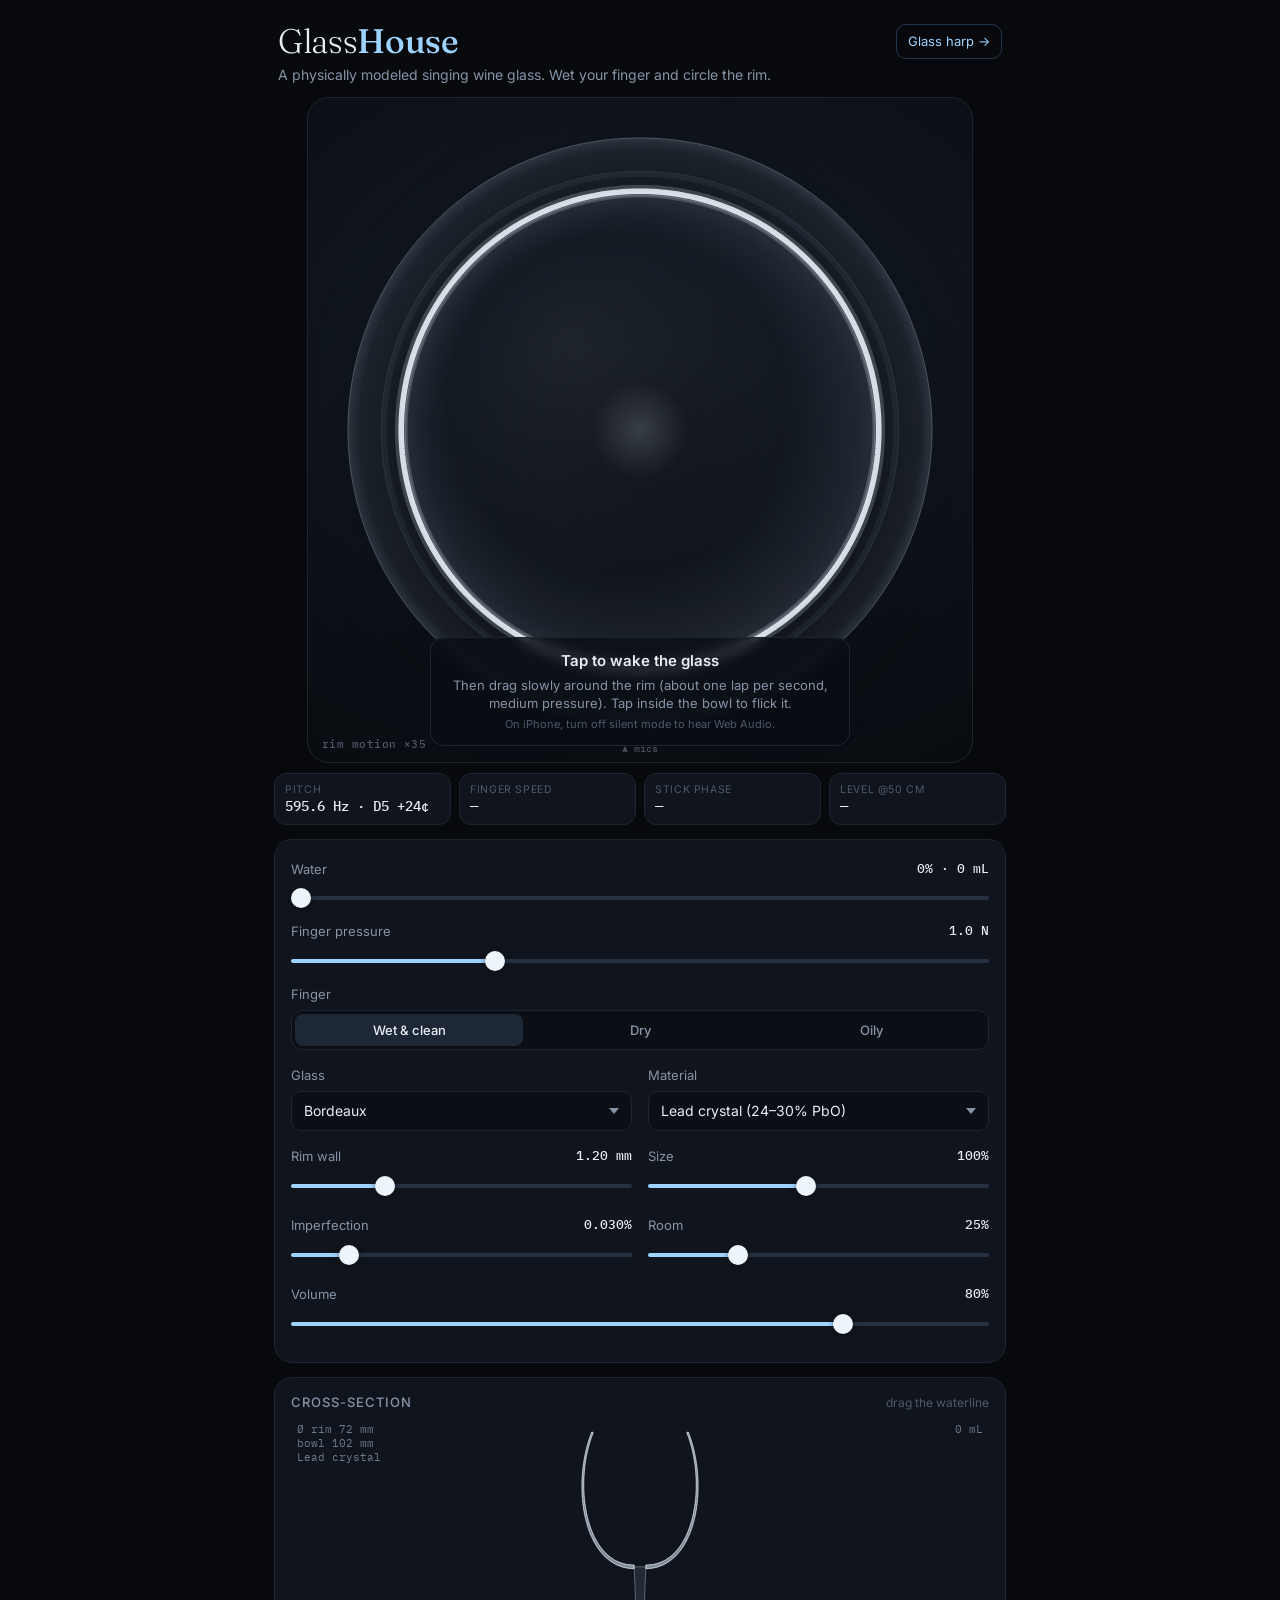
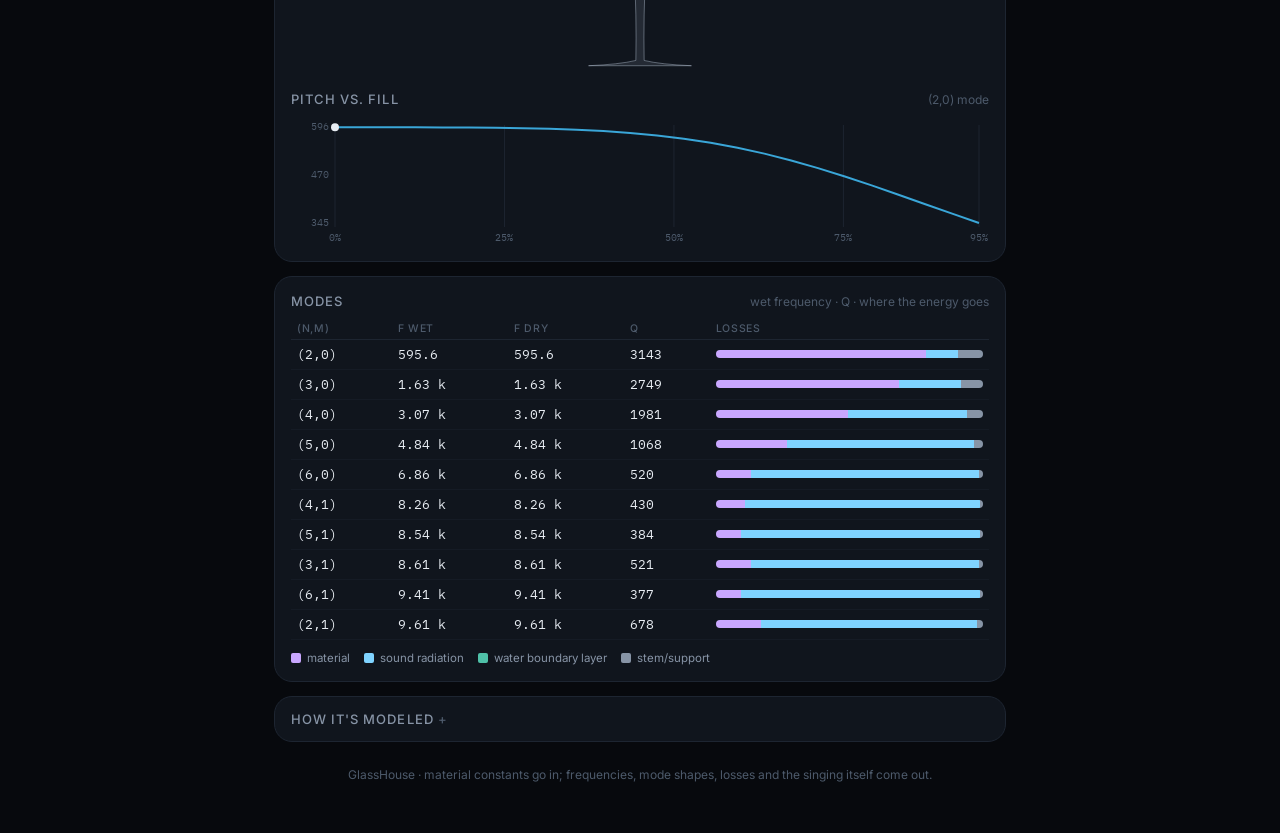
==== commit 05b10bf4: "Harp: 4-6 multi-touch glasses, auto-tuning by size + water, on-screen keys + Web MIDI, armonica mode" ====
--- a/index.html
+++ b/index.html
@@ -84,12 +84,15 @@
   td.bar{width:30%}
   td,th{padding:5px 4px}
 }
+
+.toprow{display:flex;justify-content:space-between;align-items:center}
+.harp-link{color:var(--accent);text-decoration:none;font-size:13px;border:1px solid #23364a;border-radius:10px;padding:7px 11px}
 </style>
 </head>
 <body>
 <main>
   <header>
-    <h1>Glass<span>House</span></h1>
+    <div class="toprow"><h1>Glass<span>House</span></h1><a class="harp-link" href="harp.html">Glass harp →</a></div>
     <p class="sub">A physically modeled singing wine glass. Wet your finger and circle the rim.</p>
   </header>
 
@@ -206,8 +209,8 @@
   function muSteady(fr, v) { return Math.max(0.02, fr.mu0 - fr.d * Math.log((v + fr.eps) / 0.1) + fr.beta * v); }
 
   class GlassVoice {
-    constructor(fs) {
-      this.fs = fs; this.os = 2; this.dt = 1 / (fs * this.os);
+    constructor(fs, opt) {
+      this.fs = fs; this.os = (opt && opt.os) || 2; this.dt = 1 / (fs * this.os);
       this.N = 0; this.cap = 64; this.alloc(this.cap);
       this.keys = []; this.alpha = 0.37; this.split = 3e-4;
       this.Rrim = 0.036;
@@ -274,6 +277,13 @@
       }
       if (f.theta != null) this.thetaT = f.theta;
       if (f.omega != null) this.omT = f.omega;
+    }
+    // true when the glass is silent and untouched: skip it entirely (saves CPU with many glasses)
+    quiet() {
+      if (this.down || this.tapT >= 0) return false;
+      let e = 0; for (let k = 0; k < this.N; k++) e += this.G[k] * (Math.abs(this.v[k]) + this.om[k] * Math.abs(this.q[k]));
+      if (e < 3e-6) { if (e > 0) { this.q.fill(0); this.v.fill(0); } return true; }
+      return false;
     }
     tap(theta, force) { this.tapT = 0; this.tapTh = theta; this.tapF = force || 6; }
     damp() { this.q.fill(0); this.v.fill(0); }
@@ -814,7 +824,7 @@
     const h = geo.zFloor + fill * (geo.zRimIn - geo.zFloor);
     const out = []; let vol = 0, sH = 0;
     const qs = GL(4), NS = 30, fld = {};
-    for (const n of glass.orders) {
+    for (const n of (opts.orders || glass.orders)) {
       const dry = glass.byN[n], nm = dry.length;
       const liq = fill > 0.003 ? liquidCoupling(geo, n, dry, h) : null;
       if (liq) { vol = liq.vol; sH = liq.sH; }
@@ -870,7 +880,63 @@
     return pts;
   }
 
-  const api = { buildGlass, wetModes, profile, MATERIALS, SHAPES, AIR, WATER, _t: { makeGeometry, shellModes, liquidCoupling, besselJ, besselY, radResistance, genEig, symEig, modeAt, cholesky, cholSolve, GL } };
+  // ------------------------------------------------- multi-glass service (worker-friendly)
+  function makeService() {
+    const store = new Map(), baseF = new Map();
+    const strip = m => { const { shape, ...r } = m; return r; };
+    function f2(glass, fill) { const w = wetModes(glass, fill, { perN: 1, fmax: 6000, orders: [2] }); return w.modes.length ? w.modes[0].f : NaN; }
+    function build(id, cfg) {
+      const glass = buildGlass(Object.assign({ Ne: 30, nKeep: 6 }, cfg));
+      const N = 38, fills = [], hz = [];
+      for (let i = 0; i <= N; i++) { const f = 0.95 * i / N; fills.push(f); hz.push(f2(glass, f)); }
+      const G = { glass, cfg, fills, hz }; store.set(id, G); return G;
+    }
+    function info(G) { const g = G.glass.geo; return { rimR: g.rimR, rMax: g.rMaxOuter, rimT: g.rim.t, fDry: G.hz[0], fFull: G.hz[G.hz.length - 1], scale: G.cfg.scale || 1 }; }
+    function wet(G, fill) {
+      const w = wetModes(G.glass, fill, { perN: 1, fmax: 12000 }), g = G.glass.geo;
+      const m2 = w.modes.find(m => m.n === 2);
+      return { fill, modes: w.modes.map(strip), volume: w.volume, waterR: fill > 0.003 ? g.innerAtZ(w.h).r : 0, f: m2 ? m2.f : NaN };
+    }
+    function fillFor(G, hz) {
+      const H = G.hz, F = G.fills, n = H.length - 1;
+      if (hz >= H[0]) return { fill: 0, ok: hz <= H[0] * 1.003 };
+      if (hz <= H[n]) return { fill: F[n], ok: hz >= H[n] * 0.997 };
+      let i = 0; while (H[i + 1] > hz) i++;
+      let a = F[i], b = F[i + 1], fa = H[i] - hz, fb = H[i + 1] - hz, x = a + (b - a) * fa / (fa - fb);
+      for (let it = 0; it < 2; it++) {                    // secant polish against the full solve
+        const fx = f2(G.glass, x) - hz; if (Math.abs(fx) < 0.02) break;
+        if (fx > 0) { a = x; fa = fx; } else { b = x; fb = fx; }
+        x = a + (b - a) * fa / (fa - fb);
+      }
+      return { fill: x, ok: true };
+    }
+    function scaleFor(cfg, hz, ratio) {                  // shell freq ~ t/R^2, refined by actual solves
+      const key = cfg.shape + '|' + cfg.material + '|' + cfg.tRim;
+      let f1 = baseF.get(key);
+      if (!f1) { f1 = buildGlass(Object.assign({}, cfg, { scale: 1, orders: [2], Ne: 24, nKeep: 2 })).byN[2][0].omega / (2 * Math.PI); baseF.set(key, f1); }
+      const want = hz / ratio; let s = Math.sqrt(f1 / want);
+      s = Math.min(1.6, Math.max(0.5, s));
+      const fs = buildGlass(Object.assign({}, cfg, { scale: s, orders: [2], Ne: 24, nKeep: 2 })).byN[2][0].omega / (2 * Math.PI);
+      s = Math.min(1.6, Math.max(0.5, s * Math.sqrt(fs / want)));
+      return s;
+    }
+    function handle(m) {
+      switch (m.cmd) {
+        case 'build': { const G = build(m.id, m.cfg); return { id: m.id, info: info(G), wet: wet(G, m.fill || 0) }; }
+        case 'fill': { const G = store.get(m.id); return { id: m.id, wet: wet(G, m.fill) }; }
+        case 'tune': { const G = store.get(m.id), r = fillFor(G, m.hz); return { id: m.id, inRange: r.ok, wet: wet(G, r.fill) }; }
+        case 'fit': {
+          const cfg = Object.assign({}, m.cfg); cfg.scale = scaleFor(cfg, m.hz, m.ratio || 0.86);
+          const G = build(m.id, cfg), r = fillFor(G, m.hz);
+          return { id: m.id, info: info(G), inRange: r.ok, wet: wet(G, r.fill) };
+        }
+      }
+      return { id: m.id, error: 'unknown cmd' };
+    }
+    return { handle };
+  }
+
+  const api = { makeService, buildGlass, wetModes, profile, MATERIALS, SHAPES, AIR, WATER, _t: { makeGeometry, shellModes, liquidCoupling, besselJ, besselY, radResistance, genEig, symEig, modeAt, cholesky, cholSolve, GL } };
   if (typeof module !== 'undefined' && module.exports) module.exports = api; else root.GlassPhysics = api;
 })(typeof self !== 'undefined' ? self : this);
 </script>
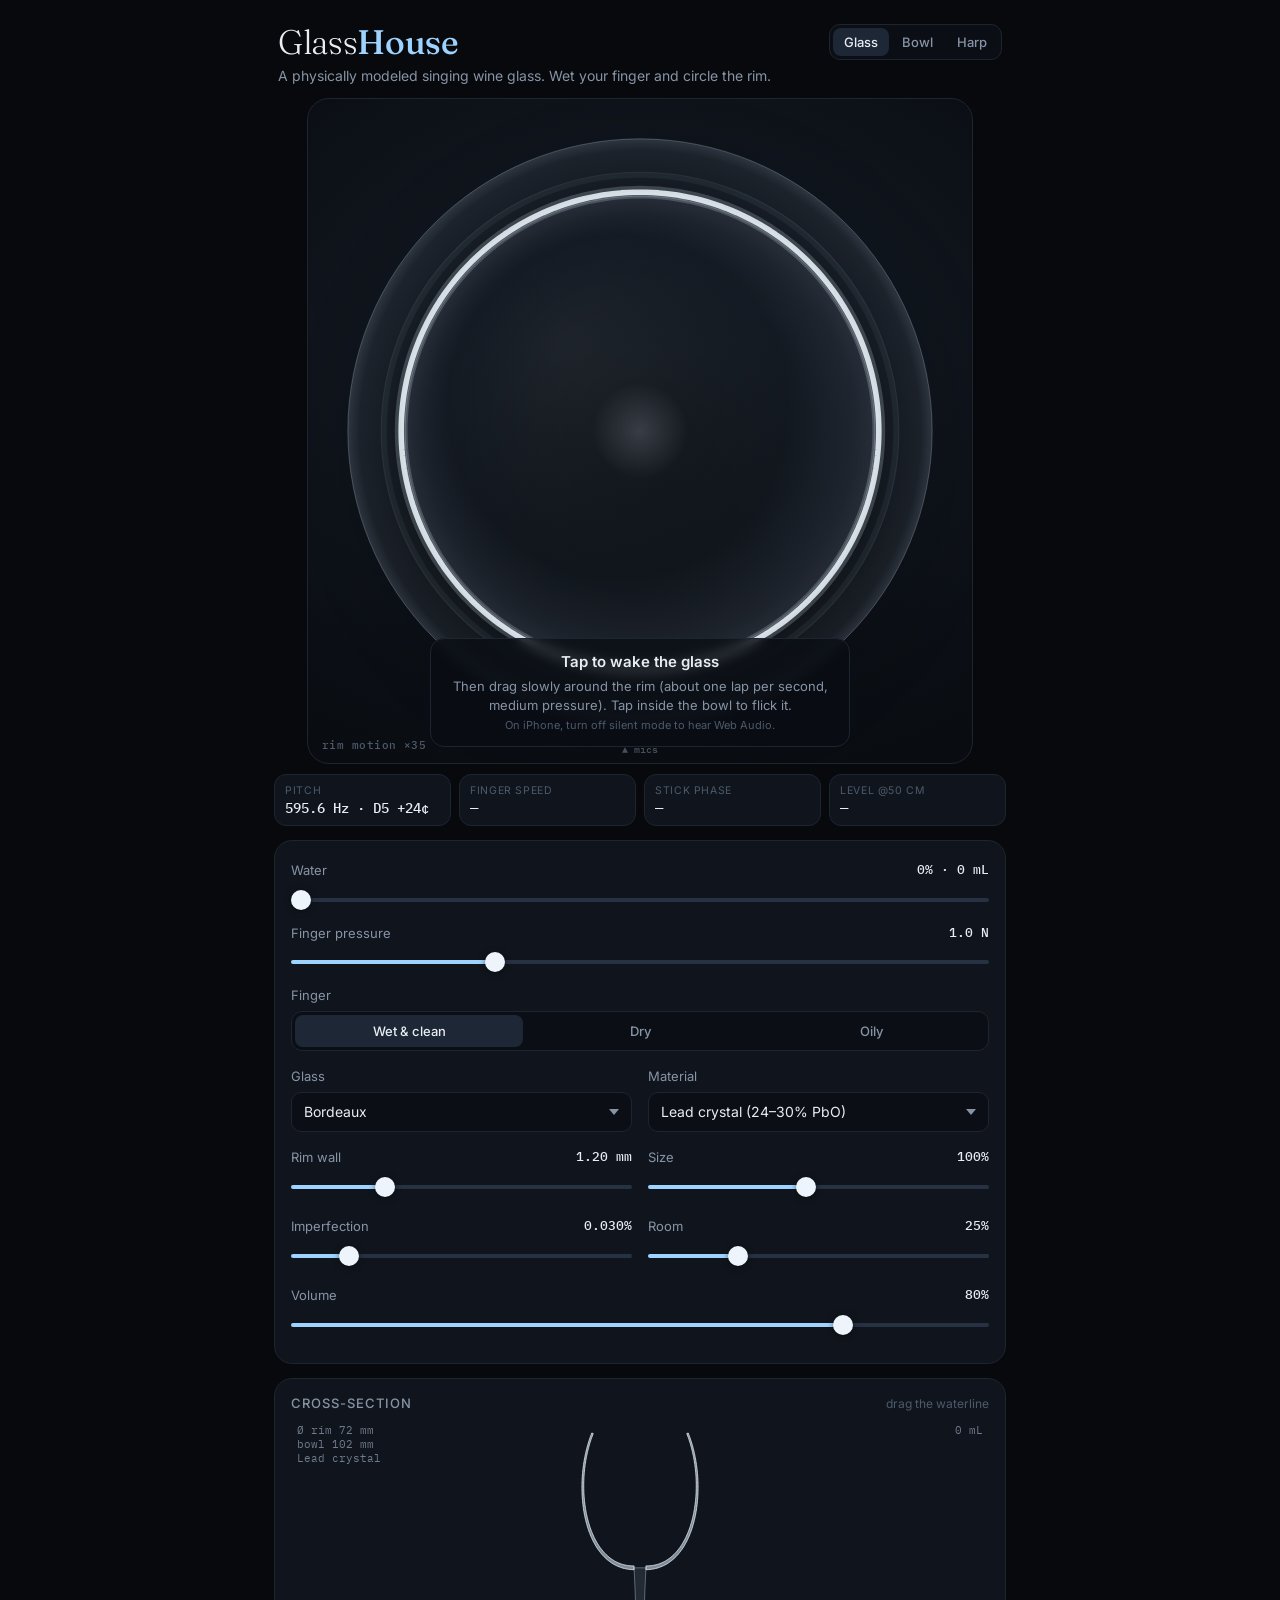
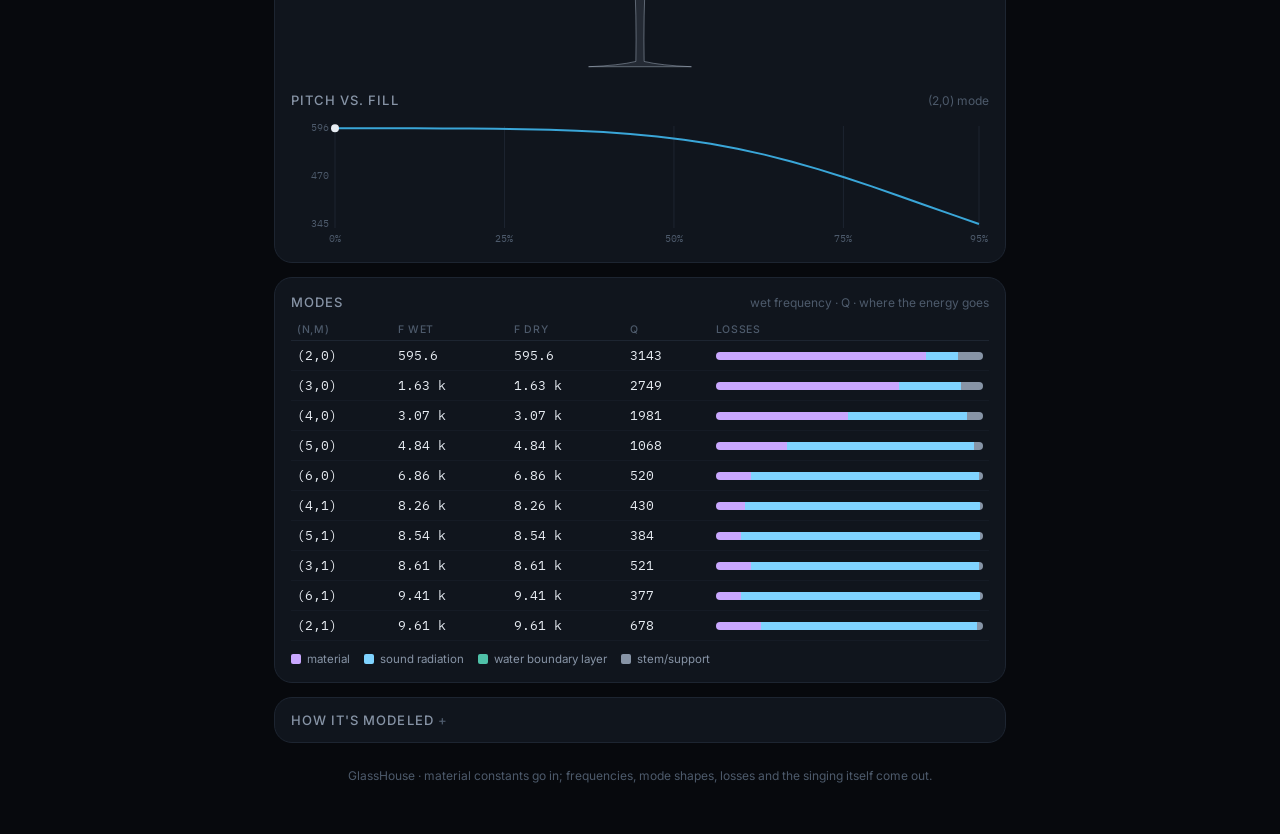
==== commit e0cb1fb9: "Bowl: physically modeled Himalayan singing bowl with puja contact/rattle, mallets, water; Glass/Bowl" ====
--- a/index.html
+++ b/index.html
@@ -86,13 +86,15 @@
 }
 
 .toprow{display:flex;justify-content:space-between;align-items:center}
-.harp-link{color:var(--accent);text-decoration:none;font-size:13px;border:1px solid #23364a;border-radius:10px;padding:7px 11px}
+.tabs{display:flex;gap:2px;background:#0b0f15;border:1px solid var(--line);border-radius:11px;padding:3px}
+.tabs a{color:var(--dim);text-decoration:none;font:500 13px Inter,sans-serif;padding:6px 11px;border-radius:8px}
+.tabs a.on{background:#1d2735;color:var(--ink)}
 </style>
 </head>
 <body>
 <main>
   <header>
-    <div class="toprow"><h1>Glass<span>House</span></h1><a class="harp-link" href="harp.html">Glass harp →</a></div>
+    <div class="toprow"><h1>Glass<span>House</span></h1><nav class="tabs"><a href="index.html" class="on">Glass</a><a href="bowl.html">Bowl</a><a href="harp.html">Harp</a></nav></div>
     <p class="sub">A physically modeled singing wine glass. Wet your finger and circle the rim.</p>
   </header>
 
@@ -203,6 +205,17 @@
     wet:  { mu0: 0.60, d: 0.15, eps: 0.05, beta: 0.0, Dc: 2e-6, vAge: 0.002 },
     dry:  { mu0: 0.85, d: 0.03,  eps: 0.001, beta: 0.6, Dc: 2e-6, vAge: 0.002 },
     oily: { mu0: 0.22, d: 0.004, eps: 0.003, beta: 0.0, Dc: 2e-6, vAge: 0.002 },
+    // puja sticks on bronze (rubbing the outside wall just below the rim)
+    leather: { mu0: 0.55, d: 0.12, eps: 0.04, beta: 0.0, Dc: 2e-6, vAge: 0.002 },
+    wood:    { mu0: 0.38, d: 0.07, eps: 0.04, beta: 0.0, Dc: 2e-6, vAge: 0.002 },
+  };
+
+  // puja contact mechanics: unilateral radial contact (penalty spring-dashpot), stick mass held by the hand,
+  // tangential compliance of hand+stick. Leather is soft and lossy; bare wood is stiff, so it can lose
+  // contact on every cycle once the rim amplitude exceeds the static indentation -> the rattle.
+  const PUJA = {
+    leather: { kc: 4e4, cc: 12, ms: 0.03, ch: 3, mp: 0.004, kp: 6000, cp: 4 },
+    wood:    { kc: 4e5, cc: 6,  ms: 0.03, ch: 3, mp: 0.004, kp: 6000, cp: 4 },
   };
 
   // steady-state friction: logarithmic velocity weakening (rate-and-state form) + viscous term
@@ -221,6 +234,8 @@
       this.cc0 = 3.0; this.rough = 0.01; this.ridge = 4.5e-4; this.ridgePh = 0; this.nz = 0;
       // taps
       this.tapT = -1; this.tapDur = 4e-4; this.tapF = 0; this.tapTh = 0;
+      // exciter: 'finger' (on the rim top, constant normal force) or 'puja' (radial unilateral contact)
+      this.exc = 'finger'; this.side = 1; this.pj = PUJA.leather; this.y = 0; this.yd = 0; this.Fc = 0; this.contactCount = 0; this.FcAcc = 0;
       // mics: viewer is at the bottom of the screen (theta = +pi/2), mics +-25 deg
       this.mic = [Math.PI / 2 + 0.44, Math.PI / 2 - 0.44];
       this.gain = 1 / 0.25;                            // 0.25 Pa -> full scale
@@ -272,7 +287,7 @@
       if (f.FN != null) this.FN = f.FN;
       if (f.cond) this.fr = FINGER[f.cond] || FINGER.wet;
       if (f.down != null) {
-        if (f.down && !this.down) { this.mu = muSteady(this.fr, 0); this.theta = f.theta; this.thetaT = f.theta; this.omS = 0; this.xp = 0; this.vp = 0; }
+        if (f.down && !this.down) { this.mu = muSteady(this.fr, 0); this.seatPuja = true; this.theta = f.theta; this.thetaT = f.theta; this.omS = 0; this.xp = 0; this.vp = 0; }
         this.down = f.down;
       }
       if (f.theta != null) this.thetaT = f.theta;
@@ -285,7 +300,14 @@
       if (e < 3e-6) { if (e > 0) { this.q.fill(0); this.v.fill(0); } return true; }
       return false;
     }
-    tap(theta, force) { this.tapT = 0; this.tapTh = theta; this.tapF = force || 6; }
+    tap(theta, force, dur) { this.tapT = 0; this.tapTh = theta; this.tapF = force || 6; this.tapDur = dur || 4e-4; }
+    setExciter(e) {
+      if (e.kind) this.exc = e.kind;
+      if (e.side) this.side = e.side;
+      if (e.stick && PUJA[e.stick]) { this.pj = PUJA[e.stick]; this.fr = FINGER[e.stick]; }
+      if (this.exc === 'puja') { this.mp = this.pj.mp; this.kp = this.pj.kp; this.cp = this.pj.cp; }
+      else { this.mp = 3e-5; this.kp = 1000; this.cp = 1.5; }
+    }
     damp() { this.q.fill(0); this.v.fill(0); }
 
     // shape factors for oscillator k at angle th
@@ -324,8 +346,25 @@
             else { pT[k] = aT[k] * S; pR[k] = aR[k] * C; pA[k] = aA[k] * C; }
             vr += pR[k] * v[k]; va += pA[k] * v[k]; Y += pT[k] * pT[k];
           }
-          const cc = this.down ? this.cc0 * Math.sqrt(this.FN) : 0;
-          const Fr = -cc * vr, Fa = -cc * va;
+          let Fr, Fa, FNnow = this.FN;
+          if (this.exc === 'puja') {
+            let ur = 0; for (let k = 0; k < N; k++) ur += pR[k] * q[k];
+            const P = this.pj, sd = this.side;
+            let Fc = 0;
+            if (this.down) {
+              if (this.seatPuja) { this.y = ur - sd * this.FN / P.kc; this.yd = vr; this.seatPuja = false; }
+              const del = sd * (ur - this.y), deld = sd * (vr - this.yd);
+              if (del > 0) { Fc = P.kc * del + P.cc * deld; if (Fc < 0) Fc = 0; }
+              this.yd += dt * (sd * Fc - sd * this.FN - P.ch * this.yd) / P.ms; this.y += dt * this.yd;
+              if (Fc > 0) this.contactCount++;
+              this.FcAcc += Fc;
+            }
+            this.Fc = Fc; FNnow = Fc;
+            Fr = -sd * Fc; Fa = 0;
+          } else {
+            const cc = this.down ? this.cc0 * Math.sqrt(this.FN) : 0;
+            Fr = -cc * vr; Fa = -cc * va;
+          }
           let vg = 0;
           for (let k = 0; k < N; k++) {
             let Q = pR[k] * Fr + pA[k] * Fa;
@@ -335,7 +374,7 @@
           }
           // ---- friction (implicit)
           let F = 0;
-          if (this.down && this.FN > 0) {
+          if (this.down && FNnow > 0) {
             const mp = this.mp;
             const vpS = (this.vp + dt * (-this.kp * this.xp + this.cp * this.vb) / mp) / (1 + this.cp * dt / mp);
             const vrel = vpS - vg, Z = dt * (1 / mp + Y);
@@ -343,7 +382,7 @@
             this.ridgePh += Math.abs(this.vb) * dt / this.ridge;
             this.nz = 0.97 * this.nz + 0.03 * this.rand();
             const mod = 1 + this.rough * (0.6 * Math.sin(TAU * this.ridgePh) + 4 * this.nz);
-            const FN = this.FN, muNow = this.mu * mod;
+            const FN = FNnow, muNow = this.mu * mod;
             const Fs = vrel / Z;
             let vAfter;
             if (Math.abs(Fs) <= muNow * FN) { F = Fs; vAfter = 0; this.stickCount++; }
@@ -380,12 +419,13 @@
       for (let k = 0; k < N; k++) { amps[2 * k] = this.q[k]; amps[2 * k + 1] = this.v[k] / this.om[k]; }
       const prms = Math.sqrt(this.pAcc / Math.max(1, this.pN));
       const stick = this.stepCount ? this.stickCount / this.stepCount : 0;
-      this.pAcc = 0; this.pN = 0; this.stickCount = 0; this.stepCount = 0;
-      return { keys: this.keys.slice(), amps, theta: this.theta, down: this.down, prms, stick, vb: this.vb, alpha: this.alpha };
-    }
-  }
-
-  const api = { GlassVoice, FINGER };
+      const steps = this.pN * this.os, contact = this.down && steps ? this.contactCount / steps : 0, Fmean = steps ? this.FcAcc / steps : 0;
+      this.pAcc = 0; this.pN = 0; this.stickCount = 0; this.stepCount = 0; this.contactCount = 0; this.FcAcc = 0;
+      return { keys: this.keys.slice(), amps, theta: this.theta, down: this.down, prms, stick, vb: this.vb, alpha: this.alpha, contact, Fmean, y: this.y };
+    }
+  }
+
+  const api = { GlassVoice, FINGER, PUJA };
   if (typeof module !== 'undefined' && module.exports) module.exports = api; else root.GlassDSP = api;
 })(typeof globalThis !== 'undefined' ? globalThis : this);
 </script>
@@ -578,7 +618,7 @@
 
   // --------------------------------------------------------------- geometry
   // Midsurface meridian = cubic Bezier in (r, z) [mm], P0 at stem junction.
-  function makeGeometry(P, scale, tRim, tBase) {
+  function makeGeometry(P, scale, tRim, tBase, thickFn) {
     const S = scale * 1e-3;
     const p = P.map(q => [q[0] * S, q[1] * S]);
     function bz(t) {
@@ -604,7 +644,7 @@
       let t = Ts[lo] + (s - Ss[lo]) / (Ss[hi] - Ss[lo]) * (Ts[hi] - Ts[lo]);
       const b = bz(t); t += 0; return t;
     }
-    function thick(s) { const x = 1 - s / L; return tRim + (tBase - tRim) * x * x; }
+    function thick(s) { if (thickFn) return thickFn(s, L); const x = 1 - s / L; return tRim + (tBase - tRim) * x * x; }
     function at(s) {
       const b = bz(tOfS(s));
       const sig = Math.hypot(b.rt, b.zt), c = b.rt / sig, sn = b.zt / sig;
@@ -691,7 +731,7 @@
         }
       }
     }
-    const fixed = new Set(clamp ? [0, 2, 4, 5] : []);
+    const fixed = new Set(opts.bc === 'pole' ? [0, 2, 4] : clamp ? [0, 2, 4, 5] : []);   // pole: closed bowl bottom (u=v=w=0 on the axis for n>=2)
     const free = []; for (let i = 0; i < nd; i++) if (!fixed.has(i)) free.push(i);
     const Kr = mat(free.length, free.length), Mr = mat(free.length, free.length);
     for (let i = 0; i < free.length; i++) for (let j = 0; j < free.length; j++) { Kr[i][j] = K[free[i]][free[j]]; Mr[i][j] = M[free[i]][free[j]]; }
@@ -794,15 +834,26 @@
     leadCrystal: { name: 'Lead crystal (24–30% PbO)', E: 58e9, rho: 3050, nu: 0.23, eta: 2.5e-4 },
     sodaLime: { name: 'Soda-lime glass', E: 72e9, rho: 2500, nu: 0.22, eta: 1.0e-3 },
     borosilicate: { name: 'Borosilicate', E: 64e9, rho: 2230, nu: 0.20, eta: 5.0e-4 },
-    fusedQuartz: { name: 'Fused quartz', E: 72.5e9, rho: 2200, nu: 0.17, eta: 4.0e-6 },
+    fusedQuartz: { name: 'Fused quartz', E: 72.5e9, rho: 2200, nu: 0.17, eta: 4.0e-6, kind: 'both' },
+    bellBronze: { name: 'Bell bronze (≈78% Cu / 22% Sn)', E: 1.05e11, rho: 8700, nu: 0.34, eta: 2.0e-4, kind: 'bowl' },
+    himalayan: { name: 'Antique Himalayan alloy (measured E≈77 GPa)', E: 7.7e10, rho: 8890, nu: 0.34, eta: 3.0e-4, kind: 'bowl' },
+    brass: { name: 'Brass (machine-made)', E: 1.0e11, rho: 8500, nu: 0.34, eta: 8.0e-4, kind: 'bowl' },
   };
+  for (const k of ['leadCrystal', 'sodaLime', 'borosilicate']) MATERIALS[k].kind = 'glass';
   const SHAPES = {
     bordeaux: { name: 'Bordeaux', P: [[4.5, 0], [42, 0], [52, 62], [36, 102]] },
     burgundy: { name: 'Burgundy balloon', P: [[4.5, 0], [58, 0], [64, 70], [40, 100]] },
     tulip: { name: 'Tulip (flared rim)', P: [[4.5, 0], [40, 0], [26, 70], [38, 108]] },
     snifter: { name: 'Brandy snifter', P: [[4.5, 0], [62, 0], [70, 78], [31, 102]] },
     flute: { name: 'Champagne flute', P: [[3.5, 0], [18, 0], [27, 85], [25, 165]] },
+    // singing bowls: closed bottom (pole), free on a cushion, thickened rim lip; thickness in mm scales with size
+    thadobati: { name: 'Thadobati (straight wall, Ø18 cm)', kind: 'bowl', bc: 'pole', P: [[2, 0], [70, 0], [92, 20], [88, 75]], t: { wall: 2.6, base: 3.5, lip: 4.5, lipLen: 6 } },
+    jambati: { name: 'Jambati (large, heavy, Ø27 cm)', kind: 'bowl', bc: 'pole', P: [[2, 0], [95, 0], [150, 45], [135, 110]], t: { wall: 3.2, base: 4.5, lip: 5.5, lipLen: 8 } },
+    manipuri: { name: 'Manipuri (wide & shallow, Ø22 cm)', kind: 'bowl', bc: 'pole', P: [[2, 0], [80, 0], [115, 15], [108, 55]], t: { wall: 2.2, base: 3.2, lip: 3.6, lipLen: 5 } },
+    hand: { name: 'Small hand bowl (Ø12 cm)', kind: 'bowl', bc: 'pole', P: [[2, 0], [40, 0], [64, 25], [60, 55]], t: { wall: 2.0, base: 3.0, lip: 3.0, lipLen: 4 } },
+    crystal: { name: 'Frosted quartz crystal bowl (Ø25 cm)', kind: 'bowl', bc: 'pole', P: [[2, 0], [100, 0], [126, 8], [125, 180]], t: { wall: 6.0, base: 7.0, lip: 6.0, lipLen: 4 }, mat: 'fusedQuartz' },
   };
+  for (const k of ['bordeaux', 'burgundy', 'tulip', 'snifter', 'flute']) SHAPES[k].kind = 'glass';
   const AIR = { rho: 1.204, c: 343.2 };
   const WATER = { rho: 998, nu: 1.0e-6 };
 
@@ -811,9 +862,14 @@
   function buildGlass(cfg) {
     const shape = SHAPES[cfg.shape] || SHAPES.bordeaux, m = MATERIALS[cfg.material] || MATERIALS.leadCrystal;
     const tRim = cfg.tRim || 1.2e-3, tBase = tRim * (cfg.baseRatio || 2.4);
-    const geo = makeGeometry(shape.P, cfg.scale || 1, tRim, tBase);
+    let thickFn = null;
+    if (shape.t) {                                    // bowl: wall + thicker base + thickened lip, scaled with size
+      const T = shape.t, k = 1e-3 * (cfg.scale || 1) * (cfg.tScale || 1), lipLen = T.lipLen * 1e-3 * (cfg.scale || 1);
+      thickFn = (s, L) => k * (T.wall + (T.base - T.wall) * Math.pow(1 - s / L, 3) + (T.lip - T.wall) * Math.exp(-(L - s) / lipLen));
+    }
+    const geo = makeGeometry(shape.P, cfg.scale || 1, tRim, tBase, thickFn);
     const orders = cfg.orders || [2, 3, 4, 5, 6], byN = {};
-    for (const n of orders) byN[n] = shellModes(geo, m, n, { Ne: cfg.Ne || 36, nKeep: cfg.nKeep || 8 });
+    for (const n of orders) byN[n] = shellModes(geo, m, n, { Ne: cfg.Ne || 36, nKeep: cfg.nKeep || 8, bc: shape.bc });
     return { cfg, geo, mat: m, shape, byN, orders };
   }
 
@@ -841,7 +897,7 @@
         if (f > fmax) break;
         // fields of the wet mode at rim, waterline; radiation integral over outer surface
         const comb = s => { let U = 0, V = 0, W = 0; for (let i = 0; i < nm; i++) { modeAt(dry[i], s, fld); U += X[i] * fld.U; V += X[i] * fld.V; W += X[i] * fld.W; } return { U, V, W }; };
-        const rim = comb(geo.L), gR = geo.rim;
+        const sC = Math.max(0, geo.L - (opts.contactDepth || 0)), rim = comb(sC), gR = sC < geo.L ? geo.at(sC) : geo.rim;
         const rimR = rim.U * gR.c + rim.W * gR.sn, rimA = rim.U * gR.sn - rim.W * gR.c;
         const kAir = omega / AIR.c;
         let cRad = 0;
@@ -859,7 +915,7 @@
         let wl = 0; if (liq) { const F = comb(sH), g = geo.at(sH); wl = F.W * g.sn + F.U * g.c; }
         let shape = null;
         if (opts.shapes) { const NSH = 48; shape = new Float32Array(NSH + 1); for (let i = 0; i <= NSH; i++) { const F = comb(geo.L * i / NSH); shape[i] = F.W; } }
-        const zMat = m.eta / 2, zRad = cRad / (2 * omega), zVis = cVis / (2 * omega), zSup = 1.5e-5;
+        const zMat = m.eta / 2, zRad = cRad / (2 * omega), zVis = cVis / (2 * omega), zSup = glass.shape.bc === 'pole' ? 4e-5 : 1.5e-5;     // bowl on a cushion vs. glass on its foot
         const zeta = zMat + zRad + zVis + zSup;
         out.push({
           key: n + ':' + j, n, m: j, f, omega, fDry: dryOmega[j] / (2 * Math.PI),
@@ -870,7 +926,7 @@
         count++;
       }
     }
-    return { modes: out.sort((a, b) => a.f - b.f), h, volume: vol, sH, fill };
+    return { modes: out.sort((a, b) => a.f - b.f), h, volume: vol, sH, fill, contactS: Math.max(0, geo.L - (opts.contactDepth || 0)) };
   }
 
   // quick profile sampler for drawing (mm)
@@ -947,17 +1003,21 @@
   const TAU = Math.PI * 2;
   const wrap = a => { a = (a + Math.PI) % TAU; if (a < 0) a += TAU; return a - Math.PI; };
   const ALPHA = 0.37;            // orientation of the glass's tiny asymmetry
-  const EXAG = 35;               // visual exaggeration of rim motion
+  const BOWL = (window.GH && window.GH.kind) === 'bowl';
+  const EXAG = BOWL ? 8 : 35;    // visual exaggeration of rim motion
   const OUT_PA = 0.8;            // pressure (Pa) that maps to digital full scale before volume
 
-  const S = { shape: 'bordeaux', material: 'leadCrystal', tRim: 1.2e-3, scale: 1, fill: 0, FN: 1.0, cond: 'wet', split: 3e-4, reverb: 0.25, vol: 0.8 };
+  const S = BOWL
+    ? { shape: 'thadobati', material: 'bellBronze', tScale: 1, scale: 1, fill: 0, FN: 4.0, stick: 'leather', side: 1, mallet: 'felt', split: 4e-3, reverb: 0.3, vol: 0.8 }
+    : { shape: 'bordeaux', material: 'leadCrystal', tRim: 1.2e-3, scale: 1, fill: 0, FN: 1.0, cond: 'wet', split: 3e-4, reverb: 0.25, vol: 0.8 };
+  const kindOK = v => (v.kind || 'glass') === (BOWL ? 'bowl' : 'glass') || v.kind === 'both';
   let glass = null, wet = null, modeByKey = new Map(), prof = null, curve = null, curveJob = 0;
   let audio = null, snap = null, started = false;
 
   // ------------------------------------------------------------ UI wiring
   const shapeSel = $('shape'), matSel = $('material');
-  for (const [k, v] of Object.entries(GP.SHAPES)) shapeSel.add(new Option(v.name, k));
-  for (const [k, v] of Object.entries(GP.MATERIALS)) matSel.add(new Option(v.name, k));
+  for (const [k, v] of Object.entries(GP.SHAPES)) if (kindOK(v)) shapeSel.add(new Option(v.name, k));
+  for (const [k, v] of Object.entries(GP.MATERIALS)) if (kindOK(v)) matSel.add(new Option(v.name, k));
   shapeSel.value = S.shape; matSel.value = S.material;
 
   function paintRange(el) { const p = (el.value - el.min) / (el.max - el.min) * 100; el.style.setProperty('--p', p + '%'); }
@@ -965,11 +1025,11 @@
 
   let rebuildT = 0;
   const scheduleRebuild = () => { clearTimeout(rebuildT); rebuildT = setTimeout(build, 220); };
-  shapeSel.onchange = () => { S.shape = shapeSel.value; build(); };
+  shapeSel.onchange = () => { S.shape = shapeSel.value; const sm = GP.SHAPES[S.shape].mat; if (sm) { S.material = sm; matSel.value = sm; } else if (BOWL && S.material === 'fusedQuartz') { S.material = 'bellBronze'; matSel.value = 'bellBronze'; } build(); };
   matSel.onchange = () => { S.material = matSel.value; build(); };
-  $('thick').oninput = e => { S.tRim = +e.target.value * 1e-3; $('thickOut').textContent = (+e.target.value).toFixed(2) + ' mm'; scheduleRebuild(); };
+  $('thick').oninput = e => { if (BOWL) { S.tScale = +e.target.value; $('thickOut').textContent = '×' + S.tScale.toFixed(2); } else { S.tRim = +e.target.value * 1e-3; $('thickOut').textContent = (+e.target.value).toFixed(2) + ' mm'; } scheduleRebuild(); };
   $('size').oninput = e => { S.scale = +e.target.value / 100; $('sizeOut').textContent = e.target.value + '%'; scheduleRebuild(); };
-  $('press').oninput = e => { S.FN = +e.target.value; $('pressOut').textContent = S.FN.toFixed(2) + ' N'; send({ t: 'finger', f: { FN: S.FN } }); };
+  $('press').oninput = e => { S.FN = +e.target.value; $('pressOut').textContent = S.FN.toFixed(BOWL ? 1 : 2) + ' N'; send({ t: 'finger', f: { FN: S.FN } }); };
   $('split').oninput = e => { S.split = +e.target.value / 100; $('splitOut').textContent = (+e.target.value).toFixed(3) + '%'; sendModes(); };
   $('reverb').oninput = e => { S.reverb = +e.target.value / 100; $('reverbOut').textContent = e.target.value + '%'; applyMix(); };
   $('vol').oninput = e => { S.vol = +e.target.value / 100; $('volOut').textContent = e.target.value + '%'; applyMix(); };
@@ -980,10 +1040,16 @@
     if (!fillRAF) fillRAF = requestAnimationFrame(() => { fillRAF = 0; if (glass) updateWet(); });
   }
   $('fill').oninput = e => setFill(+e.target.value / 100, true);
-  document.querySelectorAll('#cond button').forEach(b => b.onclick = () => {
-    document.querySelectorAll('#cond button').forEach(x => x.classList.toggle('on', x === b));
-    S.cond = b.dataset.v; send({ t: 'finger', f: { cond: S.cond } });
+  const seg = (id, fn) => document.querySelectorAll('#' + id + ' button').forEach(b => b.onclick = () => {
+    document.querySelectorAll('#' + id + ' button').forEach(x => x.classList.toggle('on', x === b)); fn(b.dataset.v);
   });
+  if (BOWL) {
+    seg('stick', v => { S.stick = v; sendExciter(); });
+    seg('sideSel', v => { S.side = +v; sendExciter(); });
+    seg('mallet', v => { S.mallet = v; });
+  } else seg('cond', v => { S.cond = v; send({ t: 'finger', f: { cond: S.cond } }); });
+  function sendExciter() { if (BOWL) send({ t: 'exciter', e: { kind: 'puja', stick: S.stick, side: S.side } }); }
+  const MALLET = { felt: { force: 45, dur: 2.5e-3 }, wood: { force: 70, dur: 4e-4 } };
 
   // ------------------------------------------------------------ physics
   function busy(on, msg) { $('busy').classList.toggle('on', on); if (msg) $('busyMsg').textContent = msg; }
@@ -991,7 +1057,7 @@
     busy(true, 'Solving shell modes…');
     setTimeout(() => {
       const t0 = performance.now();
-      glass = GP.buildGlass({ shape: S.shape, material: S.material, tRim: S.tRim, scale: S.scale, Ne: 36, nKeep: 8 });
+      glass = GP.buildGlass(BOWL ? { shape: S.shape, material: S.material, scale: S.scale, tScale: S.tScale, Ne: 36, nKeep: 8 } : { shape: S.shape, material: S.material, tRim: S.tRim, scale: S.scale, Ne: 36, nKeep: 8 });
       prof = GP.profile(glass, 120);
       updateWet();
       busy(false);
@@ -1000,7 +1066,8 @@
     }, 30);
   }
   function updateWet() {
-    wet = GP.wetModes(glass, S.fill, { perN: 2, fmax: 12000, shapes: true });
+    wet = GP.wetModes(glass, S.fill, BOWL ? { perN: 2, fmax: 9000, shapes: true, contactDepth: 0.015 * S.scale } : { perN: 2, fmax: 12000, shapes: true });
+    wet.rc = glass.geo.at(wet.contactS).r;
     modeByKey = new Map(wet.modes.map(m => [m.key, m]));
     $('fillOut').textContent = `${Math.round(S.fill * 100)}% · ${Math.round(wet.volume * 1e6)} mL`;
     sendModes(); renderTable(); if (curve) drawCurve();
@@ -1008,7 +1075,7 @@
   function sendModes() {
     if (!wet) return;
     const modes = wet.modes.map(({ shape, ...m }) => m);
-    send({ t: 'modes', modes, opt: { split: S.split, alpha: ALPHA, Rrim: glass.geo.rimR } });
+    send({ t: 'modes', modes, opt: { split: S.split, alpha: ALPHA, Rrim: wet.rc || glass.geo.rimR } });
   }
   function computeCurve() {
     const job = ++curveJob, g = glass, pts = [], N = 24;
@@ -1044,8 +1111,8 @@
 class GlassProc extends AudioWorkletProcessor {
   constructor() { super(); this.v = new globalThis.GlassDSP.GlassVoice(sampleRate); this.n = 0;
     this.port.onmessage = e => { const m = e.data;
-      if (m.t === 'modes') this.v.setModes(m.modes, m.opt); else if (m.t === 'finger') this.v.setFinger(m.f);
-      else if (m.t === 'tap') this.v.tap(m.theta, m.force); else if (m.t === 'gain') this.v.gain = m.g; }; }
+      if (m.t === 'modes') this.v.setModes(m.modes, m.opt); else if (m.t === 'finger') this.v.setFinger(m.f); else if (m.t === 'exciter') this.v.setExciter(m.e);
+      else if (m.t === 'tap') this.v.tap(m.theta, m.force, m.dur); else if (m.t === 'gain') this.v.gain = m.g; }; }
   process(inp, out) { const o = out[0]; const L = o[0], R = o[1] || o[0]; this.v.process(L, R, L.length);
     if (++this.n % 5 === 0) this.port.postMessage(this.v.snapshot()); return true; }
 }
@@ -1090,13 +1157,14 @@
       const V = new window.GlassDSP.GlassVoice(ctx.sampleRate);
       node = ctx.createScriptProcessor(512, 0, 2);
       node.onaudioprocess = e => { V.process(e.outputBuffer.getChannelData(0), e.outputBuffer.getChannelData(1), e.outputBuffer.length); snap = V.snapshot(); };
-      audio.send = m => { if (m.t === 'modes') V.setModes(m.modes, m.opt); else if (m.t === 'finger') V.setFinger(m.f); else if (m.t === 'tap') V.tap(m.theta, m.force); else if (m.t === 'gain') V.gain = m.g; };
+      audio.send = m => { if (m.t === 'modes') V.setModes(m.modes, m.opt); else if (m.t === 'finger') V.setFinger(m.f); else if (m.t === 'exciter') V.setExciter(m.e); else if (m.t === 'tap') V.tap(m.theta, m.force, m.dur); else if (m.t === 'gain') V.gain = m.g; };
     }
     node.connect(dry); node.connect(conv);
     audio.node = node;
     applyMix();
     send({ t: 'gain', g: 1 / OUT_PA });
-    send({ t: 'finger', f: { FN: S.FN, cond: S.cond } });
+    if (BOWL) sendExciter(); else send({ t: 'finger', f: { FN: S.FN, cond: S.cond } });
+    send({ t: 'finger', f: { FN: S.FN } });
     sendModes();
     for (const m of queue) audio.send(m);
   }
@@ -1123,7 +1191,7 @@
   const FOOT_R = 0.039;
   function layout() {
     cx = W / 2; cy = H / 2;
-    const rMax = Math.max(glass.geo.rMaxOuter, FOOT_R * S.scale, glass.geo.rimR * 1.15);
+    const rMax = BOWL ? Math.max(glass.geo.rMaxOuter, glass.geo.rimR) * 1.18 : Math.max(glass.geo.rMaxOuter, FOOT_R * S.scale, glass.geo.rimR * 1.15);
     pxPerM = 0.44 * Math.min(W, H) / rMax;
   }
 
@@ -1142,7 +1210,8 @@
       send({ t: 'finger', f: { down: true, theta: p.th, omega: 0, FN: S.FN, cond: S.cond } });
     } else {
       // flick with a fingernail: force scales a little with how far out you tap
-      send({ t: 'tap', theta: p.th, force: 4 + 6 * Math.min(1, p.r / R) });
+      if (BOWL) { const M = MALLET[S.mallet]; send({ t: 'tap', theta: p.th, force: M.force * (0.5 + 0.5 * Math.min(1, p.r / R)), dur: M.dur }); }
+      else send({ t: 'tap', theta: p.th, force: 4 + 6 * Math.min(1, p.r / R) });
       flashes.push({ th: p.th, r: p.r, t: performance.now() });
     }
   }, { passive: false });
@@ -1208,6 +1277,8 @@
     const sh = c.createRadialGradient(cx + 10, cy + 16, R * 0.2, cx + 10, cy + 16, R * 1.5);
     sh.addColorStop(0, 'rgba(0,0,0,.45)'); sh.addColorStop(1, 'rgba(0,0,0,0)');
     c.fillStyle = sh; c.beginPath(); c.arc(cx + 10, cy + 16, R * 1.5, 0, TAU); c.fill();
+    if (BOWL) drawBowlBody(c, g, R, tr);
+    else {
     // foot (seen through the bowl)
     const fR = FOOT_R * S.scale * pxPerM;
     c.strokeStyle = 'rgba(200,220,245,.10)'; c.lineWidth = 1.2; c.beginPath(); c.arc(cx, cy, fR, 0, TAU); c.stroke();
@@ -1226,6 +1297,7 @@
     c.fillStyle = ig; c.beginPath(); c.arc(cx, cy, R, 0, TAU); c.fill();
     // stem junction highlight
     { const sr = Math.max(2, g.inner.r[0] * pxPerM), sg = c.createRadialGradient(cx, cy, 0, cx, cy, sr * 1.6); sg.addColorStop(0, 'rgba(230,240,255,.16)'); sg.addColorStop(1, 'rgba(230,240,255,0)'); c.fillStyle = sg; c.beginPath(); c.arc(cx, cy, sr * 1.6, 0, TAU); c.fill(); }
+    }
     // water
     if (S.fill > 0.003 && wet) {
       const wR = g.innerAtZ(wet.h).r * pxPerM;
@@ -1239,7 +1311,7 @@
     // vibration envelope band
     const X = EXAG * pxPerM, lim = 0.16 * R;
     if (an.rimMax * X > 0.3) {
-      c.fillStyle = 'rgba(159,211,255,.13)';
+      c.fillStyle = BOWL ? 'rgba(255,214,140,.16)' : 'rgba(159,211,255,.13)';
       c.beginPath();
       for (let i = 0; i <= NTH; i++) { const k = i % NTH, th = TAU * k / NTH, d = Math.min(lim, envR[k] * X); const r = R + tr / 2 + d; i ? c.lineTo(cx + r * Math.cos(th), cy + r * Math.sin(th)) : c.moveTo(cx + r * Math.cos(th), cy + r * Math.sin(th)); }
       for (let i = NTH; i >= 0; i--) { const k = i % NTH, th = TAU * k / NTH, d = Math.min(lim, envR[k] * X); const r = R - tr / 2 - d; c.lineTo(cx + r * Math.cos(th), cy + r * Math.sin(th)); }
@@ -1251,9 +1323,16 @@
       for (let i = 0; i <= NTH; i++) { const k = i % NTH, th = TAU * k / NTH, d = lim * Math.tanh(dispR[k] * X / lim), r = R + off + d; i ? c.lineTo(cx + r * Math.cos(th), cy + r * Math.sin(th)) : c.moveTo(cx + r * Math.cos(th), cy + r * Math.sin(th)); }
     };
     c.lineJoin = 'round';
+    if (BOWL) {
+      rimPath(0); c.strokeStyle = 'rgba(70,45,20,.9)'; c.lineWidth = Math.max(4, tr * 1.25); c.stroke();
+      rimPath(0); const rg = c.createLinearGradient(cx - R, cy - R, cx + R, cy + R); rg.addColorStop(0, '#f6d58e'); rg.addColorStop(0.45, '#b98a43'); rg.addColorStop(0.7, '#e9c47a'); rg.addColorStop(1, '#8a6330');
+      c.strokeStyle = rg; c.lineWidth = Math.max(3, tr * 0.95); c.stroke();
+      rimPath(-tr * 0.25); c.strokeStyle = 'rgba(255,240,200,.45)'; c.lineWidth = 1; c.stroke();
+    } else {
     rimPath(0); c.strokeStyle = 'rgba(225,238,255,.20)'; c.lineWidth = Math.max(3, tr * 1.6); c.stroke();
     rimPath(0); c.strokeStyle = 'rgba(240,248,255,.85)'; c.lineWidth = Math.max(1.4, tr * 0.7); c.stroke();
     rimPath(-tr * 0.5); c.strokeStyle = 'rgba(255,255,255,.18)'; c.lineWidth = 1; c.stroke();
+    }
     // nodes of the dominant mode
     if (an.dom && an.rimMax * X > 1) {
       const dm = an.pairs.get(an.dom.key);
@@ -1275,9 +1354,10 @@
       const x = cx + R * Math.cos(f.th), y = cy + R * Math.sin(f.th);
       c.strokeStyle = `rgba(242,195,139,${0.7 * (1 - age)})`; c.lineWidth = 1.5; c.beginPath(); c.arc(x, y, 6 + 30 * age, 0, TAU); c.stroke();
     }
-    // finger
+    // finger / puja
     const fd = snap && snap.down ? snap.theta : (P.down ? P.theta : null);
-    if (fd != null && P.down) {
+    if (BOWL && fd != null && P.down) drawPuja(c, fd, R, tr, X);
+    else if (fd != null && P.down) {
       const fx = cx + R * Math.cos(fd), fy = cy + R * Math.sin(fd), fr = Math.max(14, 0.0075 * pxPerM);
       const fg = c.createRadialGradient(fx - fr * 0.3, fy - fr * 0.3, fr * 0.1, fx, fy, fr);
       fg.addColorStop(0, 'rgba(246,214,190,.55)'); fg.addColorStop(1, 'rgba(220,170,140,.22)');
@@ -1292,6 +1372,64 @@
     // listener marker
     c.fillStyle = 'rgba(135,148,166,.5)'; c.font = '500 10px "IBM Plex Mono", monospace'; c.textAlign = 'center';
     c.fillText('▲ mics', cx, H - 10);
+  }
+
+  // hand-hammered bronze, seen from above
+  let hammer = null;
+  function drawBowlBody(c, g, R, tr) {
+    const bR = Math.max(R, g.rMaxOuter * pxPerM);
+    // outer flank (visible where the belly is wider than the rim)
+    if (bR > R + 1) {
+      const og = c.createRadialGradient(cx - bR * 0.3, cy - bR * 0.3, R * 0.6, cx, cy, bR);
+      og.addColorStop(0, '#5b3f1d'); og.addColorStop(0.75, '#7a5427'); og.addColorStop(1, '#3b2710');
+      c.fillStyle = og; c.beginPath(); c.arc(cx, cy, bR, 0, TAU); c.fill();
+    }
+    // interior: warm bronze with a darker patina toward the bottom
+    const ig = c.createRadialGradient(cx - R * 0.25, cy - R * 0.3, R * 0.05, cx, cy, R);
+    ig.addColorStop(0, '#6b4a22'); ig.addColorStop(0.35, '#7d5a2b'); ig.addColorStop(0.8, '#a57a3c'); ig.addColorStop(1, '#c9a05a');
+    c.fillStyle = ig; c.beginPath(); c.arc(cx, cy, R, 0, TAU); c.fill();
+    // hammer marks (deterministic per bowl)
+    if (!hammer || hammer.key !== S.shape + S.scale) {
+      let sd = 7; const rnd = () => (sd = (sd * 16807) % 2147483647) / 2147483647;
+      hammer = { key: S.shape + S.scale, marks: Array.from({ length: 240 }, () => ({ r: Math.sqrt(rnd()) * 0.95, th: rnd() * TAU, s: 0.025 + 0.03 * rnd(), a: rnd() })) };
+    }
+    c.save(); c.beginPath(); c.arc(cx, cy, R, 0, TAU); c.clip();
+    for (const m of hammer.marks) {
+      const x = cx + m.r * R * Math.cos(m.th), y = cy + m.r * R * Math.sin(m.th), s = m.s * R;
+      const hg = c.createRadialGradient(x - s * 0.35, y - s * 0.35, 0, x, y, s);
+      hg.addColorStop(0, `rgba(255,225,160,${0.04 + 0.05 * m.a})`); hg.addColorStop(0.7, 'rgba(255,225,160,0)'); hg.addColorStop(1, `rgba(40,25,10,${0.05 + 0.05 * m.a})`);
+      c.fillStyle = hg; c.beginPath(); c.ellipse(x, y, s * 1.3, s * 0.7, m.th + 1.2, 0, TAU); c.fill();
+    }
+    // lathe rings near the rim and the floor
+    c.strokeStyle = 'rgba(255,230,170,.10)'; c.lineWidth = 1;
+    for (const f of [0.93, 0.89, 0.86, 0.32, 0.28]) { c.beginPath(); c.arc(cx, cy, R * f, 0, TAU); c.stroke(); }
+    // specular sweep
+    const sg = c.createLinearGradient(cx - R, cy - R, cx + R, cy + R); sg.addColorStop(0.2, 'rgba(255,240,200,0)'); sg.addColorStop(0.42, 'rgba(255,240,200,.12)'); sg.addColorStop(0.5, 'rgba(255,240,200,0)');
+    c.fillStyle = sg; c.fillRect(cx - R, cy - R, 2 * R, 2 * R);
+    c.restore();
+  }
+  // puja: wooden stick seen end-on, held against the outside (or inside) of the wall
+  function drawPuja(c, th, R, tr, X) {
+    const side = S.side, rad = Math.max(10, 0.013 * pxPerM);
+    const jitter = snap ? snap.y * X * side : 0;                  // stick's radial motion, same exaggeration as the rim
+    const rr = R + side * (tr * 0.5 + rad) + Math.max(-rad, Math.min(rad, jitter));
+    const x = cx + rr * Math.cos(th), y = cy + rr * Math.sin(th);
+    const leather = S.stick === 'leather';
+    const g2 = c.createRadialGradient(x - rad * 0.3, y - rad * 0.3, rad * 0.1, x, y, rad);
+    if (leather) { g2.addColorStop(0, '#a1785a'); g2.addColorStop(1, '#5d3e2a'); } else { g2.addColorStop(0, '#d9b98a'); g2.addColorStop(1, '#8a6238'); }
+    c.fillStyle = g2; c.beginPath(); c.arc(x, y, rad, 0, TAU); c.fill();
+    c.strokeStyle = 'rgba(0,0,0,.35)'; c.lineWidth = 1; c.stroke();
+    // growth rings (wood) or stitching (leather)
+    c.strokeStyle = leather ? 'rgba(240,220,190,.35)' : 'rgba(90,60,30,.35)';
+    if (leather) { c.setLineDash([2, 3]); c.beginPath(); c.arc(x, y, rad * 0.78, 0, TAU); c.stroke(); c.setLineDash([]); }
+    else for (let k = 1; k < 5; k++) { c.beginPath(); c.arc(x + 1, y - 1, rad * k / 5, 0, TAU); c.stroke(); }
+    // rattle: contact lost part of the time
+    if (snap && snap.down && snap.contact < 0.97) {
+      const a = Math.min(1, (0.97 - snap.contact) * 4);
+      c.strokeStyle = `rgba(255,210,140,${0.8 * a})`; c.lineWidth = 1.5;
+      for (let k = 0; k < 4; k++) { const ang = th + (Math.random() - 0.5) * 0.25, r1 = R + side * (tr + 2), r2 = r1 + side * (4 + 8 * Math.random());
+        c.beginPath(); c.moveTo(cx + r1 * Math.cos(ang), cy + r1 * Math.sin(ang)); c.lineTo(cx + r2 * Math.cos(ang), cy + r2 * Math.sin(ang)); c.stroke(); }
+    }
   }
 
   function drawRipples(c, wR, now) {
@@ -1329,18 +1467,24 @@
   function drawSide(an) {
     const c = sctx, w = side.width / dpr, h = side.height / dpr; c.setTransform(dpr, 0, 0, dpr, 0, 0); c.clearRect(0, 0, w, h);
     if (!glass || !prof) return;
-    const g = glass.geo, stemL = 0.075 * S.scale, footR = FOOT_R * S.scale;
+    const g = glass.geo, stemL = BOWL ? 0.018 * S.scale : 0.075 * S.scale, footR = BOWL ? g.rMaxOuter * 0.55 : FOOT_R * S.scale;
     const zTop = g.rim.z + 0.004, zBot = -stemL - 0.004, rW = Math.max(g.rMaxOuter, footR) * 1.15;
     const sc = Math.min((h - 16) / (zTop - zBot), (w - 20) / (2 * rW)), ox = w / 2, oy = h - 8 + zBot * sc;
     const X = (r) => ox + r * sc, Y = (z) => oy - z * sc;
     sideMap = { Y, sc, oy, zf: g.zFloor, zr: g.zRimIn };
-    // stem + foot
+    // stem + foot (glass) or ring cushion (bowl)
     c.fillStyle = 'rgba(210,228,250,.10)'; c.strokeStyle = 'rgba(220,235,255,.35)'; c.lineWidth = 1;
     const r0 = prof[0].r;
+    if (BOWL) {
+      c.fillStyle = '#5a2330'; c.strokeStyle = 'rgba(255,200,210,.25)';
+      c.beginPath(); c.ellipse(X(-footR * 0.62), Y(-stemL / 2), footR * 0.38 * sc, stemL / 2 * sc, 0, 0, TAU); c.fill(); c.stroke();
+      c.beginPath(); c.ellipse(X(footR * 0.62), Y(-stemL / 2), footR * 0.38 * sc, stemL / 2 * sc, 0, 0, TAU); c.fill(); c.stroke();
+    } else {
     c.beginPath(); c.moveTo(X(-r0), Y(0)); c.quadraticCurveTo(X(-r0 * 0.55), Y(-stemL * 0.5), X(-r0 * 0.7), Y(-stemL + 0.004));
     c.quadraticCurveTo(X(-footR * 0.4), Y(-stemL + 0.001), X(-footR), Y(-stemL)); c.lineTo(X(footR), Y(-stemL));
     c.quadraticCurveTo(X(footR * 0.4), Y(-stemL + 0.001), X(r0 * 0.7), Y(-stemL + 0.004));
     c.quadraticCurveTo(X(r0 * 0.55), Y(-stemL * 0.5), X(r0), Y(0)); c.closePath(); c.fill(); c.stroke();
+    }
     // water
     if (S.fill > 0.003 && wet) {
       const I = g.inner; c.beginPath(); let started = false;
@@ -1364,6 +1508,7 @@
     }
     const wall = (sign) => {
       const outer = [], inner = [];
+      if (BOWL) { const p = prof[0]; outer.push([0, p.z - p.t / 2]); inner.push([0, p.z + p.t / 2]); }   // close the bowl across the axis
       const sgn = sign > 0 ? 1 : (n % 2 ? -1 : 1);
       for (let i = 0; i < prof.length; i++) {
         const p = prof[i], u = i / (prof.length - 1);
@@ -1375,8 +1520,8 @@
       c.beginPath(); c.moveTo(X(outer[0][0]), Y(outer[0][1]));
       for (const q of outer) c.lineTo(X(q[0]), Y(q[1]));
       for (let i = inner.length - 1; i >= 0; i--) c.lineTo(X(inner[i][0]), Y(inner[i][1]));
-      c.closePath(); c.fillStyle = 'rgba(225,238,255,.55)'; c.fill();
-      c.strokeStyle = 'rgba(240,248,255,.9)'; c.lineWidth = 0.8; c.stroke();
+      c.closePath(); c.fillStyle = BOWL ? '#b48443' : 'rgba(225,238,255,.55)'; c.fill();
+      c.strokeStyle = BOWL ? '#f0cf8a' : 'rgba(240,248,255,.9)'; c.lineWidth = 0.8; c.stroke();
     };
     wall(1); wall(-1);
     // dimension labels
@@ -1424,7 +1569,7 @@
       const m = an.dom && an.rimMax > 5e-7 ? an.dom : wet.modes.find(x => x.n === 2 && x.m === 0);
       if (m) $('roPitch').textContent = `${m.f.toFixed(1)} Hz · ${noteName(m.f)}`;
       $('roSpeed').textContent = snap && snap.down ? `${Math.abs(snap.vb * 100).toFixed(0)} cm/s` : '—';
-      $('roStick').textContent = snap && snap.down ? `${Math.round(snap.stick * 100)}%` : '—';
+      $('roStick').textContent = snap && snap.down ? (BOWL ? `${Math.round(snap.stick * 100)}% · ${Math.round(snap.contact * 100)}%` : `${Math.round(snap.stick * 100)}%`) : '—';
       const spl = snap ? 20 * Math.log10(Math.max(1e-7, snap.prms) / 2e-5) : 0;
       $('roLevel').textContent = snap && spl > 12 ? `${spl.toFixed(0)} dB SPL` : '—';
       document.querySelectorAll('#modeTable tbody tr').forEach(tr => tr.classList.toggle('hot', !!(an.dom && an.rimMax > 1e-6 && tr.dataset.key === an.dom.key)));
